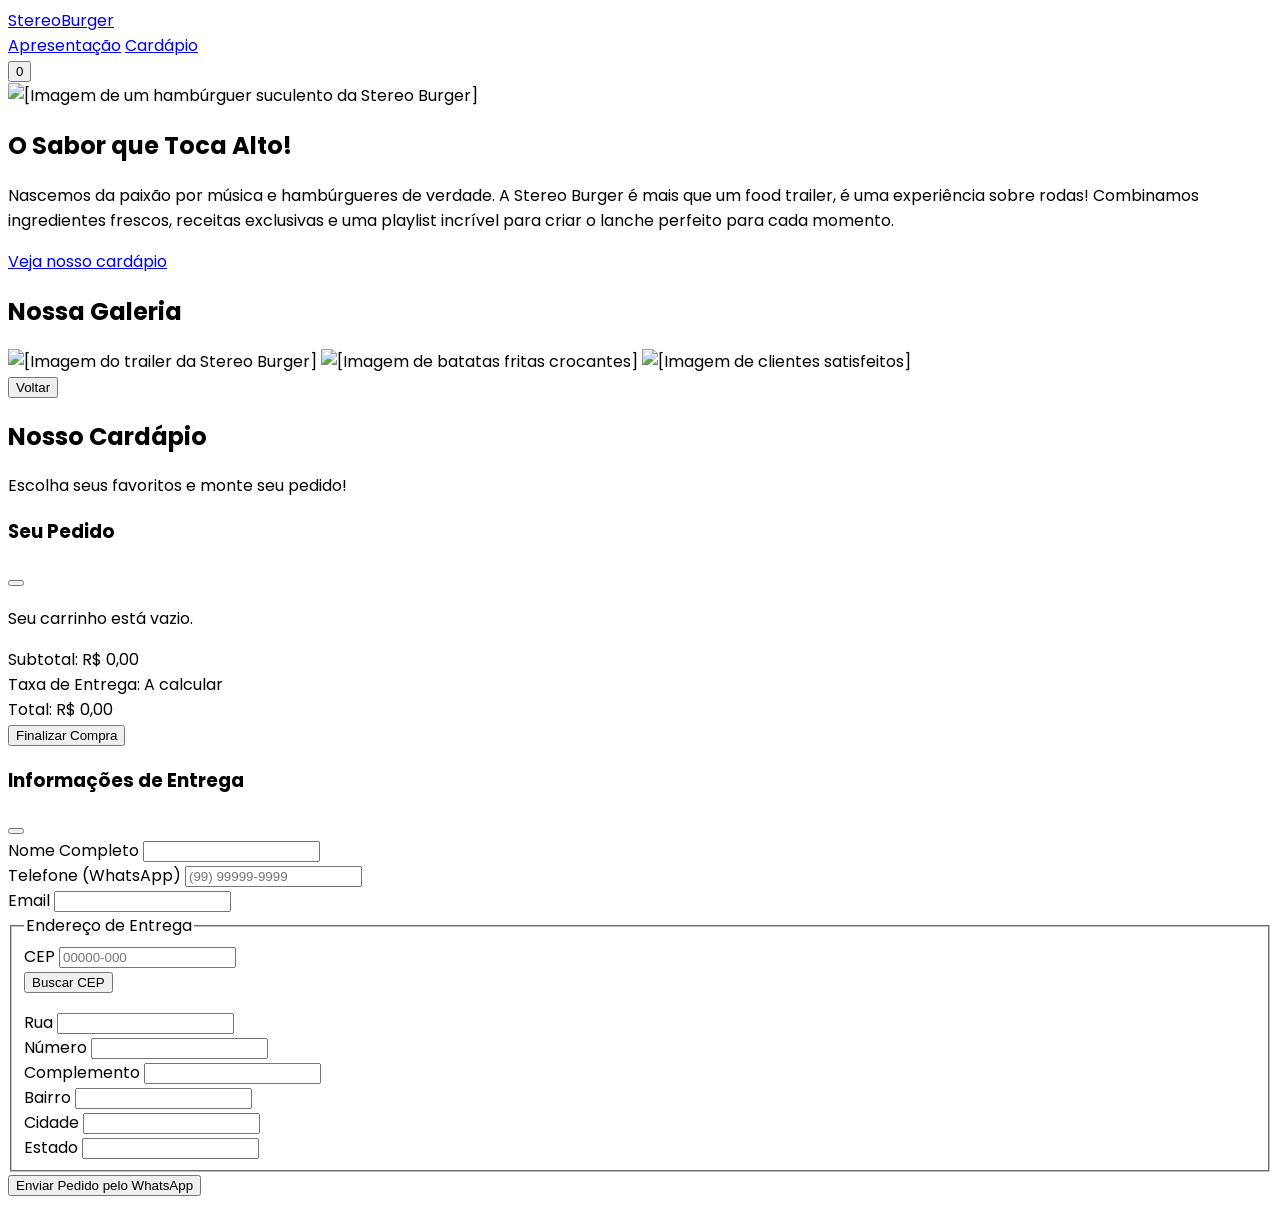
==== index.html @ 26124f3f "Update and rename stereo.html to index.html" ====
<!DOCTYPE html>
<html lang="pt-BR">
<head>
    <meta charset="UTF-8">
    <meta name="viewport" content="width=device-width, initial-scale=1.0">
    <title>Stereo Burger - O Sabor que Toca Alto!</title>
    <script src="https://cdn.tailwindcss.com"></script>
    <link rel="preconnect" href="https://fonts.googleapis.com">
    <link rel="preconnect" href="https://fonts.gstatic.com" crossorigin>
    <link href="https://fonts.googleapis.com/css2?family=Poppins:wght@400;600;700;900&display=swap" rel="stylesheet">
    <script src="https://unpkg.com/lucide@latest"></script>
    <style>
        body {
            font-family: 'Poppins', sans-serif;
        }
        /* Custom scrollbar for better aesthetics */
        ::-webkit-scrollbar {
            width: 8px;
        }
        ::-webkit-scrollbar-track {
            background: #f1f1f1;
        }
        ::-webkit-scrollbar-thumb {
            background: #dc2626;
            border-radius: 10px;
        }
        ::-webkit-scrollbar-thumb:hover {
            background: #b91c1c;
        }
    </style>
</head>
<body class="bg-gray-100">

    <!-- Header -->
    <header class="bg-white shadow-md sticky top-0 z-40">
        <nav class="container mx-auto px-6 py-3 flex justify-between items-center">
            <a href="#home" class="text-3xl font-bold text-red-600 nav-link">Stereo<span class="text-gray-800">Burger</span></a>
            <div class="hidden md:flex space-x-8 items-center">
                <a href="#home" class="text-gray-700 hover:text-red-600 transition duration-300 nav-link">Apresentação</a>
                <a href="#menu" class="text-gray-700 hover:text-red-600 transition duration-300 nav-link">Cardápio</a>
            </div>
            <button id="cart-button" class="relative">
                <i data-lucide="shopping-cart" class="text-gray-800"></i>
                <span id="cart-count" class="absolute -top-2 -right-2 bg-red-600 text-white text-xs w-5 h-5 rounded-full flex items-center justify-center">0</span>
            </button>
        </nav>
    </header>

    <main id="main-content">
        <!-- Home/Presentation Section -->
        <section id="page-home" class="container mx-auto px-6 py-8">
            <div class="bg-white rounded-lg shadow-xl overflow-hidden">
                <div class="md:flex">
                    <div class="md:w-1/2">
                        <img class="h-64 w-full object-cover md:h-full" src="https://placehold.co/800x600/dc2626/FFFFFF?text=Stereo+Burger" alt="[Imagem de um hambúrguer suculento da Stereo Burger]">
                    </div>
                    <div class="p-8 md:w-1/2 flex flex-col justify-center">
                        <h1 class="text-4xl font-black text-gray-800 mb-4">O Sabor que <span class="text-red-600">Toca Alto!</span></h1>
                        <p class="text-gray-600 mb-6">
                            Nascemos da paixão por música e hambúrgueres de verdade. A Stereo Burger é mais que um food trailer, é uma experiência sobre rodas! Combinamos ingredientes frescos, receitas exclusivas e uma playlist incrível para criar o lanche perfeito para cada momento.
                        </p>
                        <a href="#menu" class="bg-red-600 text-white font-bold py-3 px-6 rounded-lg hover:bg-red-700 transition duration-300 w-fit nav-link">Veja nosso cardápio</a>
                    </div>
                </div>
            </div>
            <div class="mt-12">
                <h2 class="text-3xl font-bold text-center text-gray-800 mb-8">Nossa Galeria</h2>
                <div class="grid grid-cols-1 sm:grid-cols-2 lg:grid-cols-3 gap-6">
                    <img src="https://placehold.co/600x400/1f2937/FFFFFF?text=Nosso+Trailer" alt="[Imagem do trailer da Stereo Burger]" class="rounded-lg shadow-lg">
                    <img src="https://placehold.co/600x400/f87171/FFFFFF?text=Batatas+Fritas" alt="[Imagem de batatas fritas crocantes]" class="rounded-lg shadow-lg">
                    <img src="https://placehold.co/600x400/4b5563/FFFFFF?text=Clientes+Felizes" alt="[Imagem de clientes satisfeitos]" class="rounded-lg shadow-lg">
                </div>
            </div>
        </section>

        <!-- Menu "Page" -->
        <section id="page-menu" class="hidden">
             <div class="container mx-auto px-6 py-8">
                <button id="back-to-home-btn" class="mb-6 bg-white text-gray-700 font-bold py-2 px-4 rounded-lg hover:bg-gray-200 transition duration-300 flex items-center space-x-2 shadow">
                    <i data-lucide="arrow-left" class="w-5 h-5"></i>
                    <span>Voltar</span>
                </button>
                <h2 class="text-4xl font-black text-center text-gray-800 mb-2">Nosso <span class="text-red-600">Cardápio</span></h2>
                <p class="text-center text-gray-500 mb-10">Escolha seus favoritos e monte seu pedido!</p>
                <div id="menu-grid" class="grid grid-cols-1 sm:grid-cols-2 md:grid-cols-3 xl:grid-cols-4 gap-6">
                    <!-- Menu items will be injected here by JavaScript -->
                </div>
             </div>
        </section>
    </main>
    
    <!-- Cart Sidebar -->
    <div id="cart-sidebar" class="fixed top-0 right-0 h-full w-full md:w-96 bg-white shadow-2xl transform translate-x-full transition-transform duration-300 ease-in-out z-50 flex flex-col">
        <div class="p-4 flex justify-between items-center border-b">
            <h3 class="text-xl font-bold text-gray-800">Seu Pedido</h3>
            <button id="close-cart-button"><i data-lucide="x" class="text-gray-600"></i></button>
        </div>
        <div id="cart-items-container" class="flex-grow p-4 overflow-y-auto">
            <!-- Cart items will be injected here -->
            <p id="empty-cart-message" class="text-gray-500 text-center mt-8">Seu carrinho está vazio.</p>
        </div>
        <div class="p-4 border-t bg-gray-50">
            <div class="space-y-2 mb-4 text-sm">
                <div class="flex justify-between">
                    <span>Subtotal:</span>
                    <span id="cart-subtotal">R$ 0,00</span>
                </div>
                <div class="flex justify-between">
                    <span>Taxa de Entrega:</span>
                    <span id="cart-delivery-fee">A calcular</span>
                </div>
                <div class="flex justify-between font-bold text-lg">
                    <span>Total:</span>
                    <span id="cart-total">R$ 0,00</span>
                </div>
            </div>
            <button id="checkout-button" class="w-full bg-red-600 text-white font-bold py-3 rounded-lg hover:bg-red-700 transition duration-300 disabled:bg-gray-400 disabled:cursor-not-allowed">
                Finalizar Compra
            </button>
        </div>
    </div>

    <!-- Checkout Modal -->
    <div id="checkout-modal" class="fixed inset-0 bg-black bg-opacity-50 z-50 hidden items-center justify-center p-4">
        <div class="bg-white rounded-lg shadow-xl w-full max-w-lg max-h-[90vh] flex flex-col">
             <div class="p-4 flex justify-between items-center border-b">
                <h3 class="text-xl font-bold text-gray-800">Informações de Entrega</h3>
                <button id="close-modal-button"><i data-lucide="x" class="text-gray-600"></i></button>
            </div>
            <div class="p-6 overflow-y-auto">
                <form id="checkout-form" class="space-y-4">
                    <div>
                        <label for="name" class="block text-sm font-medium text-gray-700">Nome Completo</label>
                        <input type="text" id="name" name="name" required class="mt-1 block w-full border-gray-300 rounded-md shadow-sm focus:ring-red-500 focus:border-red-500">
                    </div>
                     <div>
                        <label for="phone" class="block text-sm font-medium text-gray-700">Telefone (WhatsApp)</label>
                        <input type="tel" id="phone" name="phone" required placeholder="(99) 99999-9999" class="mt-1 block w-full border-gray-300 rounded-md shadow-sm focus:ring-red-500 focus:border-red-500">
                    </div>
                     <div>
                        <label for="email" class="block text-sm font-medium text-gray-700">Email</label>
                        <input type="email" id="email" name="email" class="mt-1 block w-full border-gray-300 rounded-md shadow-sm focus:ring-red-500 focus:border-red-500">
                    </div>

                    <fieldset class="pt-4 border-t">
                        <legend class="text-lg font-semibold text-gray-800 mb-2">Endereço de Entrega</legend>
                        <div class="grid grid-cols-3 gap-4">
                             <div class="col-span-3 sm:col-span-1">
                                <label for="cep" class="block text-sm font-medium text-gray-700">CEP</label>
                                <input type="text" id="cep" name="cep" required placeholder="00000-000" class="mt-1 block w-full border-gray-300 rounded-md shadow-sm focus:ring-red-500 focus:border-red-500">
                             </div>
                            <div class="col-span-2 sm:col-span-2 flex items-end">
                                <button type="button" id="search-cep-button" class="w-full bg-gray-800 text-white font-bold py-2 px-4 rounded-lg hover:bg-gray-900 transition duration-300">Buscar CEP</button>
                            </div>
                        </div>
                        <p id="cep-status" class="text-sm mt-1 h-4"></p>
                        
                        <div class="mt-2">
                             <label for="street" class="block text-sm font-medium text-gray-700">Rua</label>
                             <input type="text" id="street" name="street" required class="mt-1 block w-full border-gray-300 rounded-md shadow-sm focus:ring-red-500 focus:border-red-500 bg-gray-100" readonly>
                        </div>
                        <div class="grid grid-cols-2 gap-4 mt-4">
                             <div>
                                <label for="number" class="block text-sm font-medium text-gray-700">Número</label>
                                <input type="text" id="number" name="number" required class="mt-1 block w-full border-gray-300 rounded-md shadow-sm focus:ring-red-500 focus:border-red-500">
                             </div>
                             <div>
                                <label for="complement" class="block text-sm font-medium text-gray-700">Complemento</label>
                                <input type="text" id="complement" name="complement" class="mt-1 block w-full border-gray-300 rounded-md shadow-sm focus:ring-red-500 focus:border-red-500">
                             </div>
                        </div>
                         <div class="mt-4">
                             <label for="neighborhood" class="block text-sm font-medium text-gray-700">Bairro</label>
                             <input type="text" id="neighborhood" name="neighborhood" required class="mt-1 block w-full border-gray-300 rounded-md shadow-sm focus:ring-red-500 focus:border-red-500 bg-gray-100" readonly>
                        </div>
                        <div class="grid grid-cols-3 gap-4 mt-4">
                             <div class="col-span-2">
                                <label for="city" class="block text-sm font-medium text-gray-700">Cidade</label>
                                <input type="text" id="city" name="city" required class="mt-1 block w-full border-gray-300 rounded-md shadow-sm focus:ring-red-500 focus:border-red-500 bg-gray-100" readonly>
                             </div>
                             <div>
                                <label for="state" class="block text-sm font-medium text-gray-700">Estado</label>
                                <input type="text" id="state" name="state" required class="mt-1 block w-full border-gray-300 rounded-md shadow-sm focus:ring-red-500 focus:border-red-500 bg-gray-100" readonly>
                             </div>
                        </div>
                    </fieldset>
                </form>
            </div>
            <div class="p-4 border-t bg-gray-50">
                 <button type="submit" form="checkout-form" class="w-full bg-green-500 text-white font-bold py-3 px-4 rounded-lg hover:bg-green-600 transition duration-300 flex items-center justify-center space-x-2">
                    <i data-lucide="send"></i>
                    <span>Enviar Pedido pelo WhatsApp</span>
                </button>
            </div>
        </div>
    </div>


    <script>
        document.addEventListener('DOMContentLoaded', () => {
            lucide.createIcons();

            const STEREO_BURGER_WHATSAPP_NUMBER = "5511999999999"; // SUBSTITUA PELO NÚMERO DA HAMBURGUERIA

            const menuItems = [
                { id: 1, name: 'Classic Rock', description: 'Pão brioche, burger 150g, cheddar, alface, tomate, molho especial.', price: 25.00, image: 'https://placehold.co/400x300/dc2626/FFFFFF?text=Classic+Rock' },
                { id: 2, name: 'Pop Hits Bacon', description: 'Pão australiano, burger 150g, queijo prato, bacon, maionese de alho.', price: 28.50, image: 'https://placehold.co/400x300/ef4444/FFFFFF?text=Pop+Hits+Bacon' },
                { id: 3, name: 'Indie Burger', description: 'Pão de batata, burger vegetariano, muçarela, rúcula, tomate seco.', price: 27.00, image: 'https://placehold.co/400x300/f87171/FFFFFF?text=Indie+Burger' },
                { id: 4, name: 'Heavy Metal Double', description: 'Pão brioche, 2x burgers 150g, duplo cheddar, picles, cebola roxa.', price: 35.00, image: 'https://placehold.co/400x300/b91c1c/FFFFFF?text=Heavy+Metal' },
                { id: 5, name: 'Batata Frita Solo', description: 'Porção individual de batatas fritas crocantes com páprica.', price: 12.00, image: 'https://placehold.co/400x300/fb923c/FFFFFF?text=Batata+Solo' },
                { id: 6, name: 'Refri em Lata', description: 'Coca-Cola, Guaraná Antarctica ou Soda Limonada.', price: 6.00, image: 'https://placehold.co/400x300/6b7280/FFFFFF?text=Refri' }
            ];

            let cart = [];
            let deliveryFee = 0;

            // Page elements
            const pageHome = document.getElementById('page-home');
            const pageMenu = document.getElementById('page-menu');
            const backToHomeBtn = document.getElementById('back-to-home-btn');
            const navLinks = document.querySelectorAll('.nav-link');

            // Menu elements
            const menuGrid = document.getElementById('menu-grid');

            // Cart elements
            const cartButton = document.getElementById('cart-button');
            const closeCartButton = document.getElementById('close-cart-button');
            const cartSidebar = document.getElementById('cart-sidebar');
            const cartCount = document.getElementById('cart-count');
            const cartItemsContainer = document.getElementById('cart-items-container');
            const emptyCartMessage = document.getElementById('empty-cart-message');
            const cartSubtotalEl = document.getElementById('cart-subtotal');
            const cartDeliveryFeeEl = document.getElementById('cart-delivery-fee');
            const cartTotalEl = document.getElementById('cart-total');
            
            // Checkout elements
            const checkoutButton = document.getElementById('checkout-button');
            const checkoutModal = document.getElementById('checkout-modal');
            const closeModalButton = document.getElementById('close-modal-button');
            const searchCepButton = document.getElementById('search-cep-button');
            const checkoutForm = document.getElementById('checkout-form');

            // --- Page Navigation ---
            function showPage(pageName) {
                if (pageName === 'menu') {
                    pageHome.classList.add('hidden');
                    pageMenu.classList.remove('hidden');
                    window.scrollTo(0, 0);
                } else {
                    pageMenu.classList.add('hidden');
                    pageHome.classList.remove('hidden');
                }
            }

            // --- Menu Rendering ---
            function renderMenu() {
                menuGrid.innerHTML = '';
                menuItems.forEach(item => {
                    const card = document.createElement('div');
                    card.className = 'bg-white rounded-lg shadow-lg overflow-hidden flex flex-col';
                    card.innerHTML = `
                        <img src="${item.image}" alt="${item.name}" class="w-full h-40 object-cover">
                        <div class="p-3 flex-grow flex flex-col">
                            <h3 class="text-lg font-bold text-gray-800">${item.name}</h3>
                            <p class="text-gray-600 text-xs mt-1 flex-grow">${item.description}</p>
                            <p class="text-xl font-black text-red-600 mt-3">R$ ${item.price.toFixed(2).replace('.', ',')}</p>
                        </div>
                        <div class="p-3 bg-gray-50">
                             <textarea id="obs-${item.id}" class="w-full border-gray-300 rounded-md shadow-sm text-xs p-2 mb-2" rows="2" placeholder="Alguma observação?"></textarea>
                             <button data-item-id="${item.id}" class="add-to-cart-btn w-full bg-gray-800 text-white font-bold py-2 px-4 rounded-lg hover:bg-gray-900 transition duration-300 text-sm">
                                Adicionar
                            </button>
                        </div>
                    `;
                    menuGrid.appendChild(card);
                });
            }

            // --- Cart Logic ---
            function addToCart(itemId, observation) {
                const item = menuItems.find(i => i.id === itemId);
                const existingItemIndex = cart.findIndex(cartItem => cartItem.id === itemId && cartItem.observation === observation);

                if (existingItemIndex > -1) {
                    cart[existingItemIndex].quantity++;
                } else {
                    cart.push({ ...item, quantity: 1, observation, cartItemId: Date.now() });
                }
                updateCart();
                openCartSidebar();
            }
            
            function updateCartItemQuantity(cartItemId, change) {
                const itemIndex = cart.findIndex(i => i.cartItemId === cartItemId);
                if (itemIndex > -1) {
                    cart[itemIndex].quantity += change;
                    if (cart[itemIndex].quantity <= 0) {
                        cart.splice(itemIndex, 1);
                    }
                }
                updateCart();
            }

            function renderCart() {
                cartItemsContainer.innerHTML = '';
                if (cart.length === 0) {
                    cartItemsContainer.appendChild(emptyCartMessage);
                    emptyCartMessage.classList.remove('hidden');
                    return;
                }
                
                emptyCartMessage.classList.add('hidden');
                
                cart.forEach(item => {
                    const cartItemEl = document.createElement('div');
                    cartItemEl.className = 'flex items-start justify-between py-4 border-b last:border-b-0';
                    cartItemEl.innerHTML = `
                        <div class="flex-grow pr-4">
                            <p class="font-bold text-gray-800">${item.name}</p>
                            ${item.observation ? `<p class="text-xs text-gray-500 italic">OBS: ${item.observation}</p>` : ''}
                            <p class="text-red-600 font-semibold mt-1">R$ ${item.price.toFixed(2).replace('.', ',')}</p>
                        </div>
                        <div class="flex items-center space-x-2">
                             <button class="quantity-change-btn p-1 rounded-full bg-gray-200 hover:bg-gray-300" data-cart-item-id="${item.cartItemId}" data-change="-1"><i data-lucide="minus" class="w-4 h-4"></i></button>
                             <span class="font-bold w-6 text-center">${item.quantity}</span>
                            <button class="quantity-change-btn p-1 rounded-full bg-gray-200 hover:bg-gray-300" data-cart-item-id="${item.cartItemId}" data-change="1"><i data-lucide="plus" class="w-4 h-4"></i></button>
                        </div>
                    `;
                    cartItemsContainer.appendChild(cartItemEl);
                });
                lucide.createIcons();
            }

            function updateCart() {
                renderCart();
                const totalItems = cart.reduce((sum, item) => sum + item.quantity, 0);
                cartCount.textContent = totalItems;
                
                const subtotal = cart.reduce((sum, item) => sum + (item.price * item.quantity), 0);
                const total = subtotal + deliveryFee;

                cartSubtotalEl.textContent = `R$ ${subtotal.toFixed(2).replace('.', ',')}`;
                if(deliveryFee > 0) {
                    cartDeliveryFeeEl.textContent = `R$ ${deliveryFee.toFixed(2).replace('.', ',')}`;
                } else if(document.getElementById('neighborhood').value) {
                     cartDeliveryFeeEl.textContent = 'Grátis';
                } else {
                     cartDeliveryFeeEl.textContent = 'A calcular';
                }
                cartTotalEl.textContent = `R$ ${total.toFixed(2).replace('.', ',')}`;

                checkoutButton.disabled = cart.length === 0;
            }
            
            function openCartSidebar() {
                cartSidebar.classList.remove('translate-x-full');
            }
            
            function closeCartSidebar() {
                cartSidebar.classList.add('translate-x-full');
            }
            
            // --- CEP & Delivery Fee ---
            async function fetchAddress(cep) {
                const cepStatus = document.getElementById('cep-status');
                try {
                    cepStatus.textContent = 'Buscando...';
                    cepStatus.classList.remove('text-red-500');
                    cepStatus.classList.add('text-gray-500');

                    const response = await fetch(`https://viacep.com.br/ws/${cep}/json/`);
                    if (!response.ok) throw new Error('CEP não encontrado.');
                    
                    const data = await response.json();
                    if(data.erro) throw new Error('CEP inválido.');

                    document.getElementById('street').value = data.logradouro;
                    document.getElementById('neighborhood').value = data.bairro;
                    document.getElementById('city').value = data.localidade;
                    document.getElementById('state').value = data.uf;
                    cepStatus.textContent = 'Endereço encontrado!';
                    cepStatus.classList.remove('text-gray-500');
                    cepStatus.classList.add('text-green-600');
                    
                    calculateDeliveryFee(data.bairro);
                    updateCart();

                } catch(error) {
                    cepStatus.textContent = error.message;
                    cepStatus.classList.remove('text-green-600');
                    cepStatus.classList.add('text-red-500');
                    clearAddressFields();
                    deliveryFee = 0;
                    updateCart();
                }
            }

            function clearAddressFields() {
                ['street', 'neighborhood', 'city', 'state'].forEach(id => document.getElementById(id).value = '');
            }

            // SIMULAÇÃO DE CÁLCULO DE FRETE POR BAIRRO
            function calculateDeliveryFee(neighborhood) {
                const feeMap = {
                    'centro': 5.00,
                    'jardins': 7.00,
                    'vila madalena': 8.00,
                    'pinheiros': 7.50
                };
                const normalizedNeighborhood = neighborhood.toLowerCase().trim();
                deliveryFee = feeMap[normalizedNeighborhood] || 10.00; // Taxa padrão para outros bairros
            }
            
            // --- Modal Logic ---
            function openCheckoutModal() {
                 checkoutModal.classList.remove('hidden');
                 checkoutModal.classList.add('flex');
            }

            function closeCheckoutModal() {
                checkoutModal.classList.add('hidden');
                checkoutModal.classList.remove('flex');
            }

            // --- WhatsApp Message ---
            function generateWhatsAppMessage() {
                const name = document.getElementById('name').value;
                const phone = document.getElementById('phone').value;
                const street = document.getElementById('street').value;
                const number = document.getElementById('number').value;
                const complement = document.getElementById('complement').value;
                const neighborhood = document.getElementById('neighborhood').value;
                const city = document.getElementById('city').value;

                let message = `*Olá, Stereo Burger!* 🍔🎶\n\n`;
                message += `Gostaria de fazer o seguinte pedido:\n\n`;
                
                cart.forEach(item => {
                    message += `*${item.quantity}x ${item.name}*\n`;
                    if (item.observation) {
                        message += `  _OBS: ${item.observation}_\n`;
                    }
                });

                message += `\n------------------------\n`;
                message += `*Subtotal:* R$ ${cartSubtotalEl.textContent.replace('R$ ', '')}\n`;
                message += `*Taxa de Entrega:* R$ ${cartDeliveryFeeEl.textContent.replace('R$ ', '')}\n`;
                message += `*TOTAL:* *R$ ${cartTotalEl.textContent.replace('R$ ', '')}*\n`;
                message += `------------------------\n\n`;

                message += `*Dados para Entrega:*\n`;
                message += `*Nome:* ${name}\n`;
                message += `*Telefone:* ${phone}\n`;
                message += `*Endereço:* ${street}, Nº ${number}${complement ? ' - ' + complement : ''}, ${neighborhood} - ${city}\n\n`;
                message += `Aguardando a confirmação do meu pedido! Obrigado!`;
                
                return encodeURIComponent(message);
            }

            // --- Event Listeners ---
            navLinks.forEach(link => {
                link.addEventListener('click', (e) => {
                    e.preventDefault();
                    const pageName = new URL(link.href).hash.substring(1);
                    showPage(pageName);
                });
            });

            backToHomeBtn.addEventListener('click', () => showPage('home'));

            menuGrid.addEventListener('click', e => {
                const button = e.target.closest('.add-to-cart-btn');
                if(button) {
                    const itemId = parseInt(button.dataset.itemId);
                    const observation = document.getElementById(`obs-${itemId}`).value;
                    addToCart(itemId, observation);
                }
            });
            
            cartButton.addEventListener('click', openCartSidebar);
            closeCartButton.addEventListener('click', closeCartSidebar);
            
            checkoutButton.addEventListener('click', () => {
                if (cart.length > 0) {
                    closeCartSidebar();
                    openCheckoutModal();
                }
            });

            closeModalButton.addEventListener('click', closeCheckoutModal);

            cartItemsContainer.addEventListener('click', e => {
                const button = e.target.closest('.quantity-change-btn');
                if (button) {
                    const cartItemId = parseInt(button.dataset.cartItemId);
                    const change = parseInt(button.dataset.change);
                    updateCartItemQuantity(cartItemId, change);
                }
            });

            searchCepButton.addEventListener('click', () => {
                const cepInput = document.getElementById('cep');
                const cep = cepInput.value.replace(/\D/g, ''); // Remove non-digit chars
                if (cep.length === 8) {
                    fetchAddress(cep);
                } else {
                    document.getElementById('cep-status').textContent = 'Por favor, insira um CEP válido.';
                    document.getElementById('cep-status').classList.add('text-red-500');
                }
            });

            checkoutForm.addEventListener('submit', e => {
                e.preventDefault();
                const message = generateWhatsAppMessage();
                const whatsappUrl = `https://api.whatsapp.com/send?phone=${STEREO_BURGER_WHATSAPP_NUMBER}&text=${message}`;
                window.open(whatsappUrl, '_blank');
                
                // Optional: clear cart and close modal after sending
                cart = [];
                deliveryFee = 0;
                updateCart();
                closeCheckoutModal();
            });

            // --- Initial Load ---
            renderMenu();
            updateCart();
        });
    </script>
</body>
</html>
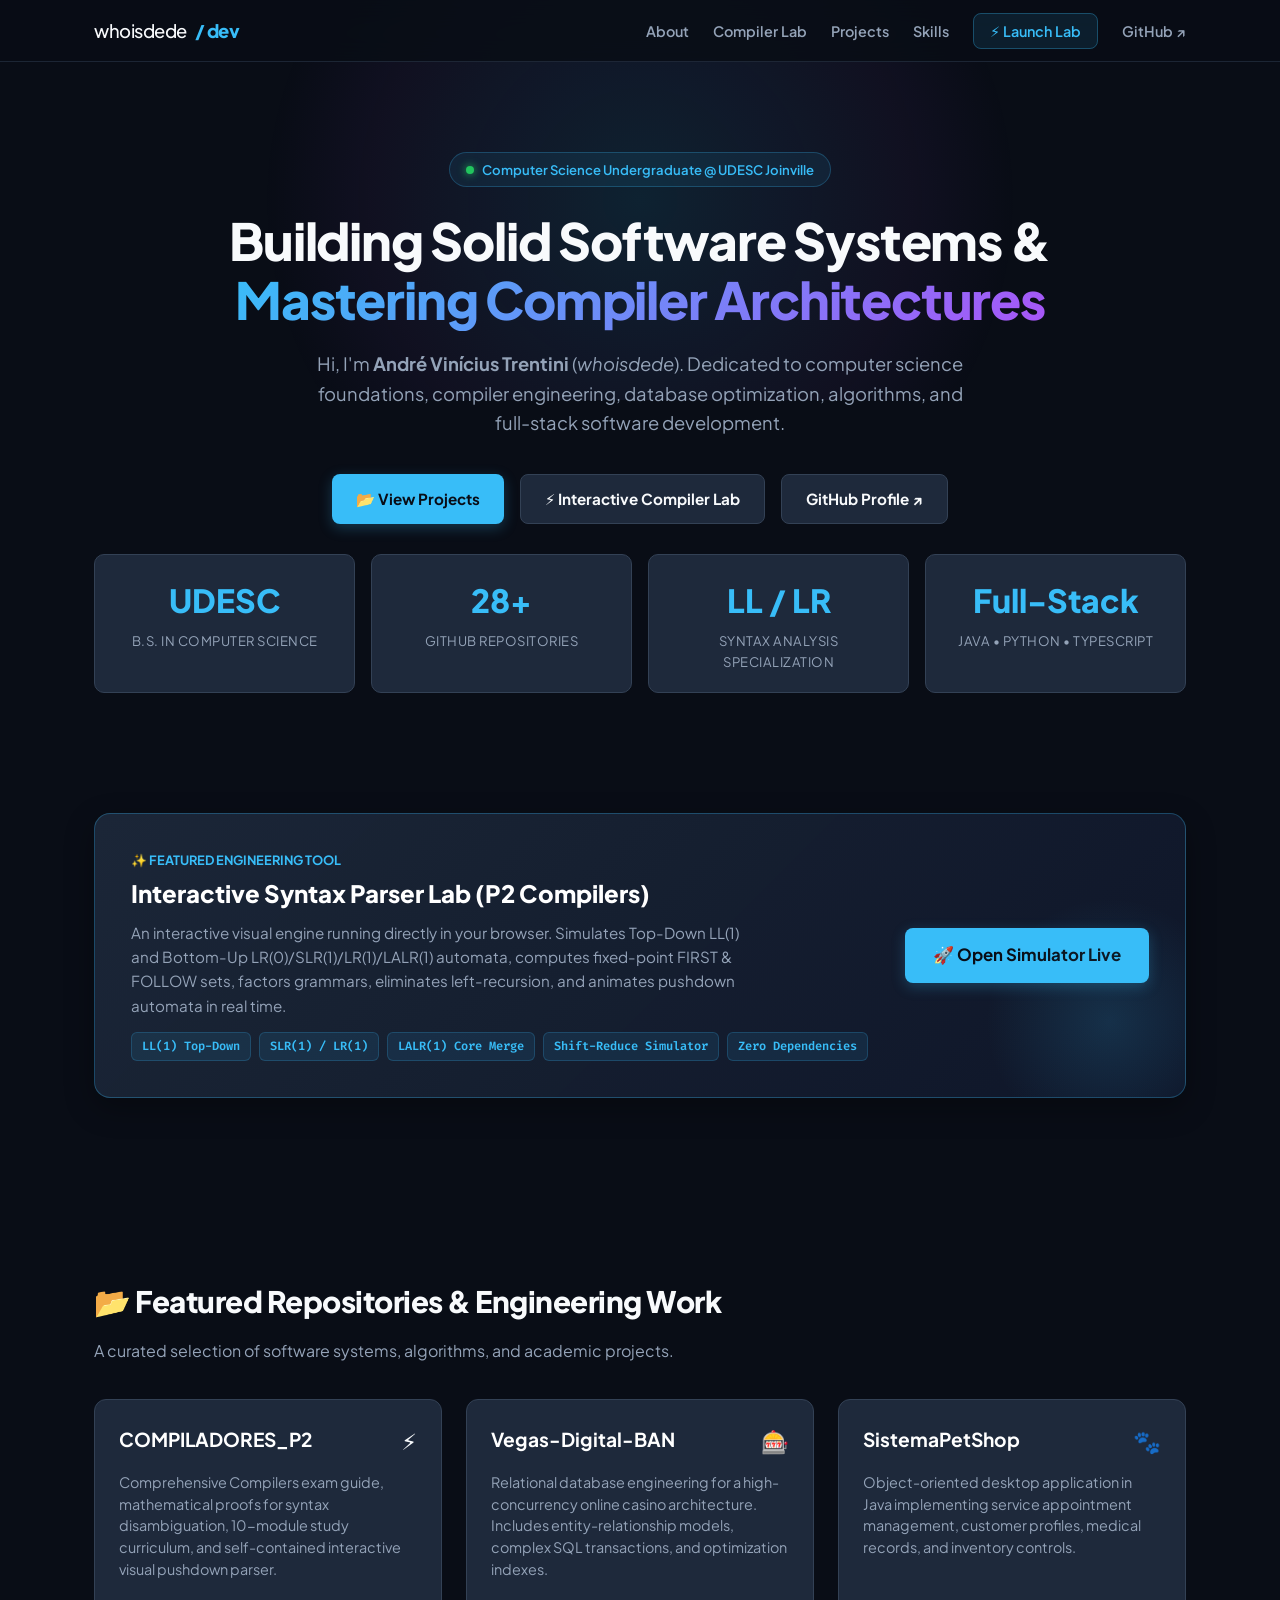
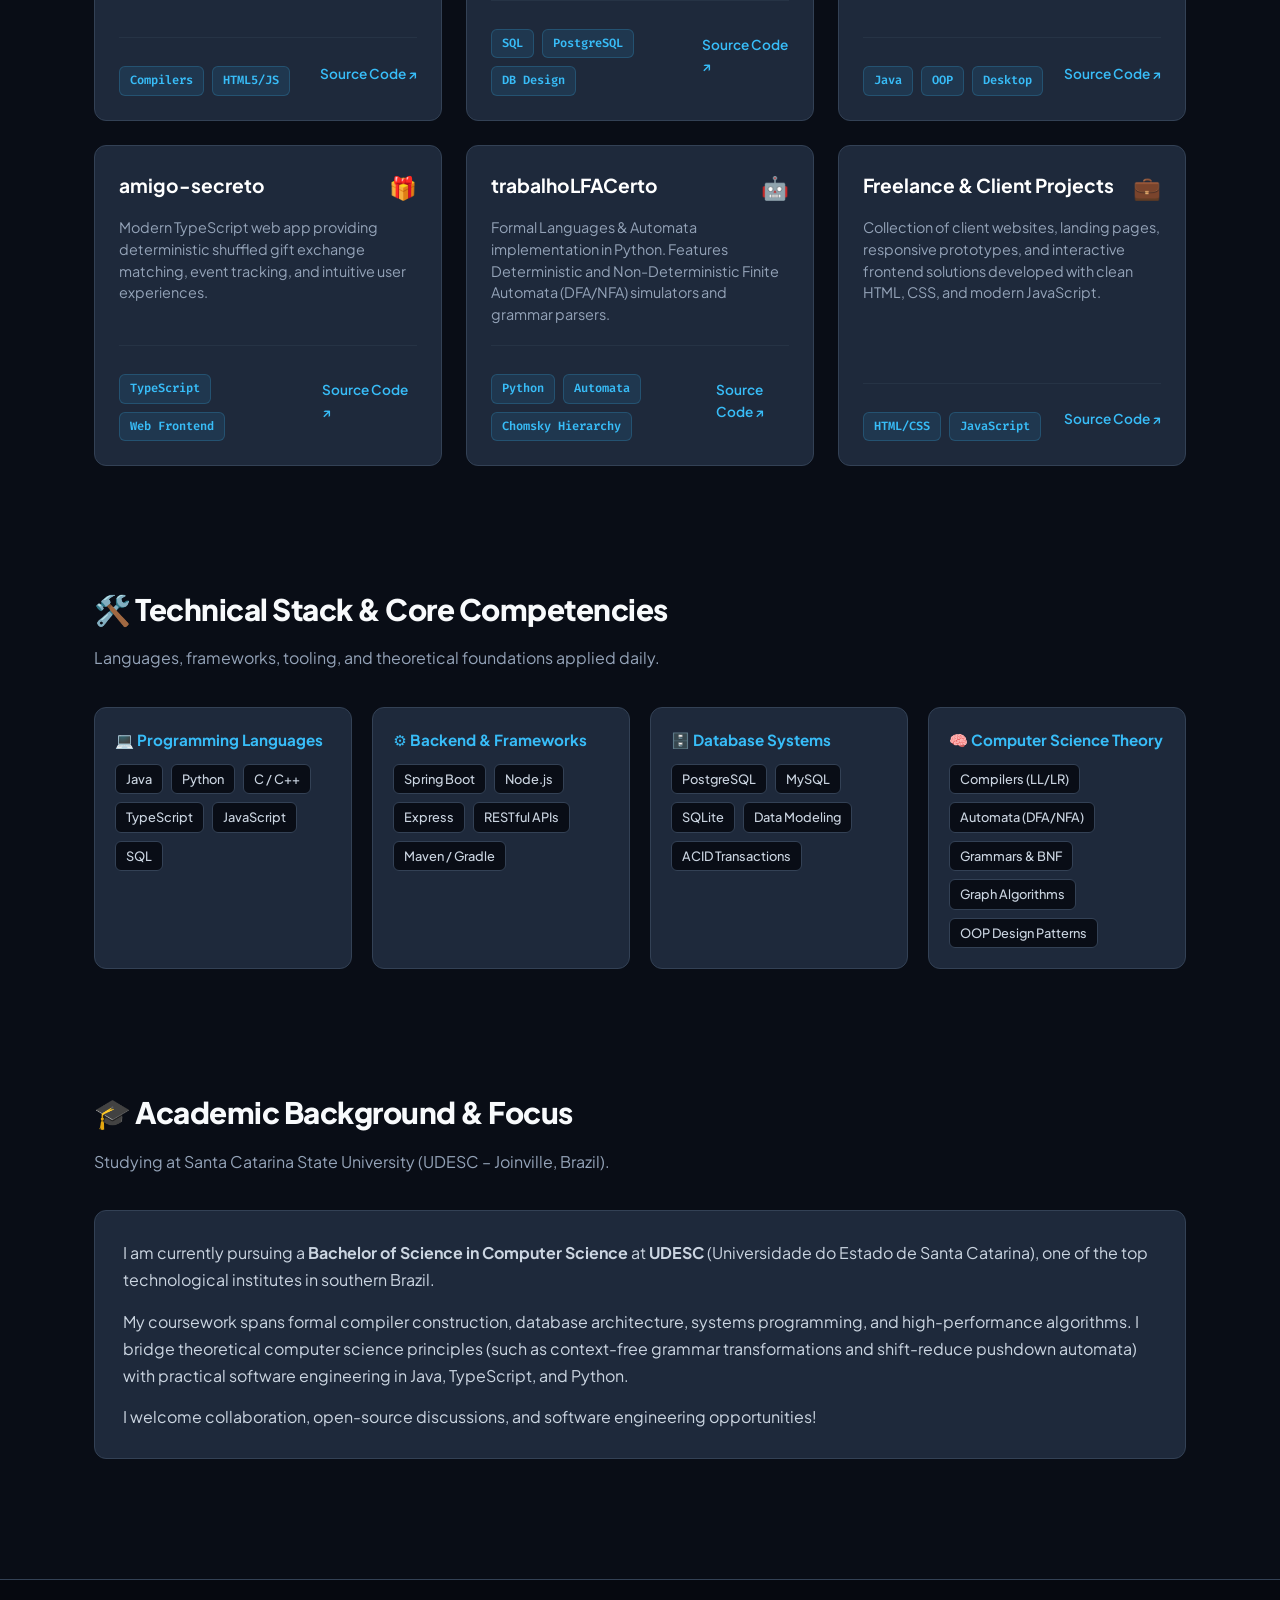
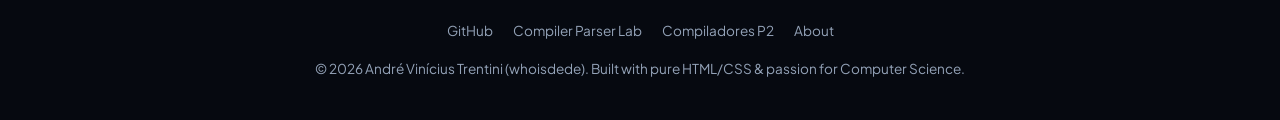
==== commit 678a8995: "feat: Redesign personal portfolio in English and add live Compiler Lab showcase" ====
--- a/index.html
+++ b/index.html
@@ -1,533 +1,680 @@
-<!DOCTYPE html>
-<html lang="pt-BR">
-<head>
-    <meta charset="UTF-8">
-    <meta name="viewport" content="width=device-width, initial-scale=1.0">
-    <title>Stereo Burger - O Sabor que Toca Alto!</title>
-    <script src="https://cdn.tailwindcss.com"></script>
-    <link rel="preconnect" href="https://fonts.googleapis.com">
-    <link rel="preconnect" href="https://fonts.gstatic.com" crossorigin>
-    <link href="https://fonts.googleapis.com/css2?family=Poppins:wght@400;600;700;900&display=swap" rel="stylesheet">
-    <script src="https://unpkg.com/lucide@latest"></script>
-    <style>
-        body {
-            font-family: 'Poppins', sans-serif;
-        }
-        /* Custom scrollbar for better aesthetics */
-        ::-webkit-scrollbar {
-            width: 8px;
-        }
-        ::-webkit-scrollbar-track {
-            background: #f1f1f1;
-        }
-        ::-webkit-scrollbar-thumb {
-            background: #dc2626;
-            border-radius: 10px;
-        }
-        ::-webkit-scrollbar-thumb:hover {
-            background: #b91c1c;
-        }
-    </style>
-</head>
-<body class="bg-gray-100">
-
-    <!-- Header -->
-    <header class="bg-white shadow-md sticky top-0 z-40">
-        <nav class="container mx-auto px-6 py-3 flex justify-between items-center">
-            <a href="#home" class="text-3xl font-bold text-red-600 nav-link">Stereo<span class="text-gray-800">Burger</span></a>
-            <div class="hidden md:flex space-x-8 items-center">
-                <a href="#home" class="text-gray-700 hover:text-red-600 transition duration-300 nav-link">Apresentação</a>
-                <a href="#menu" class="text-gray-700 hover:text-red-600 transition duration-300 nav-link">Cardápio</a>
-            </div>
-            <button id="cart-button" class="relative">
-                <i data-lucide="shopping-cart" class="text-gray-800"></i>
-                <span id="cart-count" class="absolute -top-2 -right-2 bg-red-600 text-white text-xs w-5 h-5 rounded-full flex items-center justify-center">0</span>
-            </button>
-        </nav>
-    </header>
-
-    <main id="main-content">
-        <!-- Home/Presentation Section -->
-        <section id="page-home" class="container mx-auto px-6 py-8">
-            <div class="bg-white rounded-lg shadow-xl overflow-hidden">
-                <div class="md:flex">
-                    <div class="md:w-1/2">
-                        <img class="h-64 w-full object-cover md:h-full" src="https://placehold.co/800x600/dc2626/FFFFFF?text=Stereo+Burger" alt="[Imagem de um hambúrguer suculento da Stereo Burger]">
-                    </div>
-                    <div class="p-8 md:w-1/2 flex flex-col justify-center">
-                        <h1 class="text-4xl font-black text-gray-800 mb-4">O Sabor que <span class="text-red-600">Toca Alto!</span></h1>
-                        <p class="text-gray-600 mb-6">
-                            Nascemos da paixão por música e hambúrgueres de verdade. A Stereo Burger é mais que um food trailer, é uma experiência sobre rodas! Combinamos ingredientes frescos, receitas exclusivas e uma playlist incrível para criar o lanche perfeito para cada momento.
-                        </p>
-                        <a href="#menu" class="bg-red-600 text-white font-bold py-3 px-6 rounded-lg hover:bg-red-700 transition duration-300 w-fit nav-link">Veja nosso cardápio</a>
-                    </div>
-                </div>
-            </div>
-            <div class="mt-12">
-                <h2 class="text-3xl font-bold text-center text-gray-800 mb-8">Nossa Galeria</h2>
-                <div class="grid grid-cols-1 sm:grid-cols-2 lg:grid-cols-3 gap-6">
-                    <img src="https://placehold.co/600x400/1f2937/FFFFFF?text=Nosso+Trailer" alt="[Imagem do trailer da Stereo Burger]" class="rounded-lg shadow-lg">
-                    <img src="https://placehold.co/600x400/f87171/FFFFFF?text=Batatas+Fritas" alt="[Imagem de batatas fritas crocantes]" class="rounded-lg shadow-lg">
-                    <img src="https://placehold.co/600x400/4b5563/FFFFFF?text=Clientes+Felizes" alt="[Imagem de clientes satisfeitos]" class="rounded-lg shadow-lg">
-                </div>
-            </div>
-        </section>
-
-        <!-- Menu "Page" -->
-        <section id="page-menu" class="hidden">
-             <div class="container mx-auto px-6 py-8">
-                <button id="back-to-home-btn" class="mb-6 bg-white text-gray-700 font-bold py-2 px-4 rounded-lg hover:bg-gray-200 transition duration-300 flex items-center space-x-2 shadow">
-                    <i data-lucide="arrow-left" class="w-5 h-5"></i>
-                    <span>Voltar</span>
-                </button>
-                <h2 class="text-4xl font-black text-center text-gray-800 mb-2">Nosso <span class="text-red-600">Cardápio</span></h2>
-                <p class="text-center text-gray-500 mb-10">Escolha seus favoritos e monte seu pedido!</p>
-                <div id="menu-grid" class="grid grid-cols-1 sm:grid-cols-2 md:grid-cols-3 xl:grid-cols-4 gap-6">
-                    <!-- Menu items will be injected here by JavaScript -->
-                </div>
-             </div>
-        </section>
-    </main>
-    
-    <!-- Cart Sidebar -->
-    <div id="cart-sidebar" class="fixed top-0 right-0 h-full w-full md:w-96 bg-white shadow-2xl transform translate-x-full transition-transform duration-300 ease-in-out z-50 flex flex-col">
-        <div class="p-4 flex justify-between items-center border-b">
-            <h3 class="text-xl font-bold text-gray-800">Seu Pedido</h3>
-            <button id="close-cart-button"><i data-lucide="x" class="text-gray-600"></i></button>
-        </div>
-        <div id="cart-items-container" class="flex-grow p-4 overflow-y-auto">
-            <!-- Cart items will be injected here -->
-            <p id="empty-cart-message" class="text-gray-500 text-center mt-8">Seu carrinho está vazio.</p>
-        </div>
-        <div class="p-4 border-t bg-gray-50">
-            <div class="space-y-2 mb-4 text-sm">
-                <div class="flex justify-between">
-                    <span>Subtotal:</span>
-                    <span id="cart-subtotal">R$ 0,00</span>
-                </div>
-                <div class="flex justify-between">
-                    <span>Taxa de Entrega:</span>
-                    <span id="cart-delivery-fee">A calcular</span>
-                </div>
-                <div class="flex justify-between font-bold text-lg">
-                    <span>Total:</span>
-                    <span id="cart-total">R$ 0,00</span>
-                </div>
-            </div>
-            <button id="checkout-button" class="w-full bg-red-600 text-white font-bold py-3 rounded-lg hover:bg-red-700 transition duration-300 disabled:bg-gray-400 disabled:cursor-not-allowed">
-                Finalizar Compra
-            </button>
-        </div>
-    </div>
-
-    <!-- Checkout Modal -->
-    <div id="checkout-modal" class="fixed inset-0 bg-black bg-opacity-50 z-50 hidden items-center justify-center p-4">
-        <div class="bg-white rounded-lg shadow-xl w-full max-w-lg max-h-[90vh] flex flex-col">
-             <div class="p-4 flex justify-between items-center border-b">
-                <h3 class="text-xl font-bold text-gray-800">Informações de Entrega</h3>
-                <button id="close-modal-button"><i data-lucide="x" class="text-gray-600"></i></button>
-            </div>
-            <div class="p-6 overflow-y-auto">
-                <form id="checkout-form" class="space-y-4">
-                    <div>
-                        <label for="name" class="block text-sm font-medium text-gray-700">Nome Completo</label>
-                        <input type="text" id="name" name="name" required class="mt-1 block w-full border-gray-300 rounded-md shadow-sm focus:ring-red-500 focus:border-red-500">
-                    </div>
-                     <div>
-                        <label for="phone" class="block text-sm font-medium text-gray-700">Telefone (WhatsApp)</label>
-                        <input type="tel" id="phone" name="phone" required placeholder="(99) 99999-9999" class="mt-1 block w-full border-gray-300 rounded-md shadow-sm focus:ring-red-500 focus:border-red-500">
-                    </div>
-                     <div>
-                        <label for="email" class="block text-sm font-medium text-gray-700">Email</label>
-                        <input type="email" id="email" name="email" class="mt-1 block w-full border-gray-300 rounded-md shadow-sm focus:ring-red-500 focus:border-red-500">
-                    </div>
-
-                    <fieldset class="pt-4 border-t">
-                        <legend class="text-lg font-semibold text-gray-800 mb-2">Endereço de Entrega</legend>
-                        <div class="grid grid-cols-3 gap-4">
-                             <div class="col-span-3 sm:col-span-1">
-                                <label for="cep" class="block text-sm font-medium text-gray-700">CEP</label>
-                                <input type="text" id="cep" name="cep" required placeholder="00000-000" class="mt-1 block w-full border-gray-300 rounded-md shadow-sm focus:ring-red-500 focus:border-red-500">
-                             </div>
-                            <div class="col-span-2 sm:col-span-2 flex items-end">
-                                <button type="button" id="search-cep-button" class="w-full bg-gray-800 text-white font-bold py-2 px-4 rounded-lg hover:bg-gray-900 transition duration-300">Buscar CEP</button>
-                            </div>
-                        </div>
-                        <p id="cep-status" class="text-sm mt-1 h-4"></p>
-                        
-                        <div class="mt-2">
-                             <label for="street" class="block text-sm font-medium text-gray-700">Rua</label>
-                             <input type="text" id="street" name="street" required class="mt-1 block w-full border-gray-300 rounded-md shadow-sm focus:ring-red-500 focus:border-red-500 bg-gray-100" readonly>
-                        </div>
-                        <div class="grid grid-cols-2 gap-4 mt-4">
-                             <div>
-                                <label for="number" class="block text-sm font-medium text-gray-700">Número</label>
-                                <input type="text" id="number" name="number" required class="mt-1 block w-full border-gray-300 rounded-md shadow-sm focus:ring-red-500 focus:border-red-500">
-                             </div>
-                             <div>
-                                <label for="complement" class="block text-sm font-medium text-gray-700">Complemento</label>
-                                <input type="text" id="complement" name="complement" class="mt-1 block w-full border-gray-300 rounded-md shadow-sm focus:ring-red-500 focus:border-red-500">
-                             </div>
-                        </div>
-                         <div class="mt-4">
-                             <label for="neighborhood" class="block text-sm font-medium text-gray-700">Bairro</label>
-                             <input type="text" id="neighborhood" name="neighborhood" required class="mt-1 block w-full border-gray-300 rounded-md shadow-sm focus:ring-red-500 focus:border-red-500 bg-gray-100" readonly>
-                        </div>
-                        <div class="grid grid-cols-3 gap-4 mt-4">
-                             <div class="col-span-2">
-                                <label for="city" class="block text-sm font-medium text-gray-700">Cidade</label>
-                                <input type="text" id="city" name="city" required class="mt-1 block w-full border-gray-300 rounded-md shadow-sm focus:ring-red-500 focus:border-red-500 bg-gray-100" readonly>
-                             </div>
-                             <div>
-                                <label for="state" class="block text-sm font-medium text-gray-700">Estado</label>
-                                <input type="text" id="state" name="state" required class="mt-1 block w-full border-gray-300 rounded-md shadow-sm focus:ring-red-500 focus:border-red-500 bg-gray-100" readonly>
-                             </div>
-                        </div>
-                    </fieldset>
-                </form>
-            </div>
-            <div class="p-4 border-t bg-gray-50">
-                 <button type="submit" form="checkout-form" class="w-full bg-green-500 text-white font-bold py-3 px-4 rounded-lg hover:bg-green-600 transition duration-300 flex items-center justify-center space-x-2">
-                    <i data-lucide="send"></i>
-                    <span>Enviar Pedido pelo WhatsApp</span>
-                </button>
-            </div>
-        </div>
-    </div>
-
-
-    <script>
-        document.addEventListener('DOMContentLoaded', () => {
-            lucide.createIcons();
-
-            const STEREO_BURGER_WHATSAPP_NUMBER = "5511999999999"; // SUBSTITUA PELO NÚMERO DA HAMBURGUERIA
-
-            const menuItems = [
-                { id: 1, name: 'Classic Rock', description: 'Pão brioche, burger 150g, cheddar, alface, tomate, molho especial.', price: 25.00, image: 'https://placehold.co/400x300/dc2626/FFFFFF?text=Classic+Rock' },
-                { id: 2, name: 'Pop Hits Bacon', description: 'Pão australiano, burger 150g, queijo prato, bacon, maionese de alho.', price: 28.50, image: 'https://placehold.co/400x300/ef4444/FFFFFF?text=Pop+Hits+Bacon' },
-                { id: 3, name: 'Indie Burger', description: 'Pão de batata, burger vegetariano, muçarela, rúcula, tomate seco.', price: 27.00, image: 'https://placehold.co/400x300/f87171/FFFFFF?text=Indie+Burger' },
-                { id: 4, name: 'Heavy Metal Double', description: 'Pão brioche, 2x burgers 150g, duplo cheddar, picles, cebola roxa.', price: 35.00, image: 'https://placehold.co/400x300/b91c1c/FFFFFF?text=Heavy+Metal' },
-                { id: 5, name: 'Batata Frita Solo', description: 'Porção individual de batatas fritas crocantes com páprica.', price: 12.00, image: 'https://placehold.co/400x300/fb923c/FFFFFF?text=Batata+Solo' },
-                { id: 6, name: 'Refri em Lata', description: 'Coca-Cola, Guaraná Antarctica ou Soda Limonada.', price: 6.00, image: 'https://placehold.co/400x300/6b7280/FFFFFF?text=Refri' }
-            ];
-
-            let cart = [];
-            let deliveryFee = 0;
-
-            // Page elements
-            const pageHome = document.getElementById('page-home');
-            const pageMenu = document.getElementById('page-menu');
-            const backToHomeBtn = document.getElementById('back-to-home-btn');
-            const navLinks = document.querySelectorAll('.nav-link');
-
-            // Menu elements
-            const menuGrid = document.getElementById('menu-grid');
-
-            // Cart elements
-            const cartButton = document.getElementById('cart-button');
-            const closeCartButton = document.getElementById('close-cart-button');
-            const cartSidebar = document.getElementById('cart-sidebar');
-            const cartCount = document.getElementById('cart-count');
-            const cartItemsContainer = document.getElementById('cart-items-container');
-            const emptyCartMessage = document.getElementById('empty-cart-message');
-            const cartSubtotalEl = document.getElementById('cart-subtotal');
-            const cartDeliveryFeeEl = document.getElementById('cart-delivery-fee');
-            const cartTotalEl = document.getElementById('cart-total');
-            
-            // Checkout elements
-            const checkoutButton = document.getElementById('checkout-button');
-            const checkoutModal = document.getElementById('checkout-modal');
-            const closeModalButton = document.getElementById('close-modal-button');
-            const searchCepButton = document.getElementById('search-cep-button');
-            const checkoutForm = document.getElementById('checkout-form');
-
-            // --- Page Navigation ---
-            function showPage(pageName) {
-                if (pageName === 'menu') {
-                    pageHome.classList.add('hidden');
-                    pageMenu.classList.remove('hidden');
-                    window.scrollTo(0, 0);
-                } else {
-                    pageMenu.classList.add('hidden');
-                    pageHome.classList.remove('hidden');
-                }
-            }
-
-            // --- Menu Rendering ---
-            function renderMenu() {
-                menuGrid.innerHTML = '';
-                menuItems.forEach(item => {
-                    const card = document.createElement('div');
-                    card.className = 'bg-white rounded-lg shadow-lg overflow-hidden flex flex-col';
-                    card.innerHTML = `
-                        <img src="${item.image}" alt="${item.name}" class="w-full h-40 object-cover">
-                        <div class="p-3 flex-grow flex flex-col">
-                            <h3 class="text-lg font-bold text-gray-800">${item.name}</h3>
-                            <p class="text-gray-600 text-xs mt-1 flex-grow">${item.description}</p>
-                            <p class="text-xl font-black text-red-600 mt-3">R$ ${item.price.toFixed(2).replace('.', ',')}</p>
-                        </div>
-                        <div class="p-3 bg-gray-50">
-                             <textarea id="obs-${item.id}" class="w-full border-gray-300 rounded-md shadow-sm text-xs p-2 mb-2" rows="2" placeholder="Alguma observação?"></textarea>
-                             <button data-item-id="${item.id}" class="add-to-cart-btn w-full bg-gray-800 text-white font-bold py-2 px-4 rounded-lg hover:bg-gray-900 transition duration-300 text-sm">
-                                Adicionar
-                            </button>
-                        </div>
-                    `;
-                    menuGrid.appendChild(card);
-                });
-            }
-
-            // --- Cart Logic ---
-            function addToCart(itemId, observation) {
-                const item = menuItems.find(i => i.id === itemId);
-                const existingItemIndex = cart.findIndex(cartItem => cartItem.id === itemId && cartItem.observation === observation);
-
-                if (existingItemIndex > -1) {
-                    cart[existingItemIndex].quantity++;
-                } else {
-                    cart.push({ ...item, quantity: 1, observation, cartItemId: Date.now() });
-                }
-                updateCart();
-                openCartSidebar();
-            }
-            
-            function updateCartItemQuantity(cartItemId, change) {
-                const itemIndex = cart.findIndex(i => i.cartItemId === cartItemId);
-                if (itemIndex > -1) {
-                    cart[itemIndex].quantity += change;
-                    if (cart[itemIndex].quantity <= 0) {
-                        cart.splice(itemIndex, 1);
-                    }
-                }
-                updateCart();
-            }
-
-            function renderCart() {
-                cartItemsContainer.innerHTML = '';
-                if (cart.length === 0) {
-                    cartItemsContainer.appendChild(emptyCartMessage);
-                    emptyCartMessage.classList.remove('hidden');
-                    return;
-                }
-                
-                emptyCartMessage.classList.add('hidden');
-                
-                cart.forEach(item => {
-                    const cartItemEl = document.createElement('div');
-                    cartItemEl.className = 'flex items-start justify-between py-4 border-b last:border-b-0';
-                    cartItemEl.innerHTML = `
-                        <div class="flex-grow pr-4">
-                            <p class="font-bold text-gray-800">${item.name}</p>
-                            ${item.observation ? `<p class="text-xs text-gray-500 italic">OBS: ${item.observation}</p>` : ''}
-                            <p class="text-red-600 font-semibold mt-1">R$ ${item.price.toFixed(2).replace('.', ',')}</p>
-                        </div>
-                        <div class="flex items-center space-x-2">
-                             <button class="quantity-change-btn p-1 rounded-full bg-gray-200 hover:bg-gray-300" data-cart-item-id="${item.cartItemId}" data-change="-1"><i data-lucide="minus" class="w-4 h-4"></i></button>
-                             <span class="font-bold w-6 text-center">${item.quantity}</span>
-                            <button class="quantity-change-btn p-1 rounded-full bg-gray-200 hover:bg-gray-300" data-cart-item-id="${item.cartItemId}" data-change="1"><i data-lucide="plus" class="w-4 h-4"></i></button>
-                        </div>
-                    `;
-                    cartItemsContainer.appendChild(cartItemEl);
-                });
-                lucide.createIcons();
-            }
-
-            function updateCart() {
-                renderCart();
-                const totalItems = cart.reduce((sum, item) => sum + item.quantity, 0);
-                cartCount.textContent = totalItems;
-                
-                const subtotal = cart.reduce((sum, item) => sum + (item.price * item.quantity), 0);
-                const total = subtotal + deliveryFee;
-
-                cartSubtotalEl.textContent = `R$ ${subtotal.toFixed(2).replace('.', ',')}`;
-                if(deliveryFee > 0) {
-                    cartDeliveryFeeEl.textContent = `R$ ${deliveryFee.toFixed(2).replace('.', ',')}`;
-                } else if(document.getElementById('neighborhood').value) {
-                     cartDeliveryFeeEl.textContent = 'Grátis';
-                } else {
-                     cartDeliveryFeeEl.textContent = 'A calcular';
-                }
-                cartTotalEl.textContent = `R$ ${total.toFixed(2).replace('.', ',')}`;
-
-                checkoutButton.disabled = cart.length === 0;
-            }
-            
-            function openCartSidebar() {
-                cartSidebar.classList.remove('translate-x-full');
-            }
-            
-            function closeCartSidebar() {
-                cartSidebar.classList.add('translate-x-full');
-            }
-            
-            // --- CEP & Delivery Fee ---
-            async function fetchAddress(cep) {
-                const cepStatus = document.getElementById('cep-status');
-                try {
-                    cepStatus.textContent = 'Buscando...';
-                    cepStatus.classList.remove('text-red-500');
-                    cepStatus.classList.add('text-gray-500');
-
-                    const response = await fetch(`https://viacep.com.br/ws/${cep}/json/`);
-                    if (!response.ok) throw new Error('CEP não encontrado.');
-                    
-                    const data = await response.json();
-                    if(data.erro) throw new Error('CEP inválido.');
-
-                    document.getElementById('street').value = data.logradouro;
-                    document.getElementById('neighborhood').value = data.bairro;
-                    document.getElementById('city').value = data.localidade;
-                    document.getElementById('state').value = data.uf;
-                    cepStatus.textContent = 'Endereço encontrado!';
-                    cepStatus.classList.remove('text-gray-500');
-                    cepStatus.classList.add('text-green-600');
-                    
-                    calculateDeliveryFee(data.bairro);
-                    updateCart();
-
-                } catch(error) {
-                    cepStatus.textContent = error.message;
-                    cepStatus.classList.remove('text-green-600');
-                    cepStatus.classList.add('text-red-500');
-                    clearAddressFields();
-                    deliveryFee = 0;
-                    updateCart();
-                }
-            }
-
-            function clearAddressFields() {
-                ['street', 'neighborhood', 'city', 'state'].forEach(id => document.getElementById(id).value = '');
-            }
-
-            // SIMULAÇÃO DE CÁLCULO DE FRETE POR BAIRRO
-            function calculateDeliveryFee(neighborhood) {
-                const feeMap = {
-                    'centro': 5.00,
-                    'jardins': 7.00,
-                    'vila madalena': 8.00,
-                    'pinheiros': 7.50
-                };
-                const normalizedNeighborhood = neighborhood.toLowerCase().trim();
-                deliveryFee = feeMap[normalizedNeighborhood] || 10.00; // Taxa padrão para outros bairros
-            }
-            
-            // --- Modal Logic ---
-            function openCheckoutModal() {
-                 checkoutModal.classList.remove('hidden');
-                 checkoutModal.classList.add('flex');
-            }
-
-            function closeCheckoutModal() {
-                checkoutModal.classList.add('hidden');
-                checkoutModal.classList.remove('flex');
-            }
-
-            // --- WhatsApp Message ---
-            function generateWhatsAppMessage() {
-                const name = document.getElementById('name').value;
-                const phone = document.getElementById('phone').value;
-                const street = document.getElementById('street').value;
-                const number = document.getElementById('number').value;
-                const complement = document.getElementById('complement').value;
-                const neighborhood = document.getElementById('neighborhood').value;
-                const city = document.getElementById('city').value;
-
-                let message = `*Olá, Stereo Burger!* 🍔🎶\n\n`;
-                message += `Gostaria de fazer o seguinte pedido:\n\n`;
-                
-                cart.forEach(item => {
-                    message += `*${item.quantity}x ${item.name}*\n`;
-                    if (item.observation) {
-                        message += `  _OBS: ${item.observation}_\n`;
-                    }
-                });
-
-                message += `\n------------------------\n`;
-                message += `*Subtotal:* R$ ${cartSubtotalEl.textContent.replace('R$ ', '')}\n`;
-                message += `*Taxa de Entrega:* R$ ${cartDeliveryFeeEl.textContent.replace('R$ ', '')}\n`;
-                message += `*TOTAL:* *R$ ${cartTotalEl.textContent.replace('R$ ', '')}*\n`;
-                message += `------------------------\n\n`;
-
-                message += `*Dados para Entrega:*\n`;
-                message += `*Nome:* ${name}\n`;
-                message += `*Telefone:* ${phone}\n`;
-                message += `*Endereço:* ${street}, Nº ${number}${complement ? ' - ' + complement : ''}, ${neighborhood} - ${city}\n\n`;
-                message += `Aguardando a confirmação do meu pedido! Obrigado!`;
-                
-                return encodeURIComponent(message);
-            }
-
-            // --- Event Listeners ---
-            navLinks.forEach(link => {
-                link.addEventListener('click', (e) => {
-                    e.preventDefault();
-                    const pageName = new URL(link.href).hash.substring(1);
-                    showPage(pageName);
-                });
-            });
-
-            backToHomeBtn.addEventListener('click', () => showPage('home'));
-
-            menuGrid.addEventListener('click', e => {
-                const button = e.target.closest('.add-to-cart-btn');
-                if(button) {
-                    const itemId = parseInt(button.dataset.itemId);
-                    const observation = document.getElementById(`obs-${itemId}`).value;
-                    addToCart(itemId, observation);
-                }
-            });
-            
-            cartButton.addEventListener('click', openCartSidebar);
-            closeCartButton.addEventListener('click', closeCartSidebar);
-            
-            checkoutButton.addEventListener('click', () => {
-                if (cart.length > 0) {
-                    closeCartSidebar();
-                    openCheckoutModal();
-                }
-            });
-
-            closeModalButton.addEventListener('click', closeCheckoutModal);
-
-            cartItemsContainer.addEventListener('click', e => {
-                const button = e.target.closest('.quantity-change-btn');
-                if (button) {
-                    const cartItemId = parseInt(button.dataset.cartItemId);
-                    const change = parseInt(button.dataset.change);
-                    updateCartItemQuantity(cartItemId, change);
-                }
-            });
-
-            searchCepButton.addEventListener('click', () => {
-                const cepInput = document.getElementById('cep');
-                const cep = cepInput.value.replace(/\D/g, ''); // Remove non-digit chars
-                if (cep.length === 8) {
-                    fetchAddress(cep);
-                } else {
-                    document.getElementById('cep-status').textContent = 'Por favor, insira um CEP válido.';
-                    document.getElementById('cep-status').classList.add('text-red-500');
-                }
-            });
-
-            checkoutForm.addEventListener('submit', e => {
-                e.preventDefault();
-                const message = generateWhatsAppMessage();
-                const whatsappUrl = `https://api.whatsapp.com/send?phone=${STEREO_BURGER_WHATSAPP_NUMBER}&text=${message}`;
-                window.open(whatsappUrl, '_blank');
-                
-                // Optional: clear cart and close modal after sending
-                cart = [];
-                deliveryFee = 0;
-                updateCart();
-                closeCheckoutModal();
-            });
-
-            // --- Initial Load ---
-            renderMenu();
-            updateCart();
-        });
-    </script>
-</body>
-</html>
-
+<!DOCTYPE html>
+<html lang="en">
+<head>
+  <meta charset="UTF-8" />
+  <meta name="viewport" content="width=device-width, initial-scale=1.0" />
+  <title>André Vinícius Trentini | Computer Science & Software Developer</title>
+  <meta name="description" content="Personal portfolio of André Vinícius Trentini (whoisdede). Computer Science student at UDESC specializing in Compilers, Database Systems, and Software Engineering." />
+  <link rel="preconnect" href="https://fonts.googleapis.com">
+  <link rel="preconnect" href="https://fonts.gstatic.com" crossorigin>
+  <link href="https://fonts.googleapis.com/css2?family=Fira+Code:wght@400;600&family=Plus+Jakarta+Sans:wght@400;500;600;700;800&display=swap" rel="stylesheet">
+  <style>
+    :root {
+      --bg: #090d16;
+      --surface: #0f172a;
+      --card-bg: #1e293b;
+      --card-hover: #273549;
+      --border: #334155;
+      --text: #f8fafc;
+      --text-muted: #94a3b8;
+      --primary: #38bdf8;
+      --primary-glow: rgba(56, 189, 248, 0.25);
+      --accent: #a855f7;
+      --success: #22c55e;
+      --warning: #f59e0b;
+      --font-main: 'Plus Jakarta Sans', system-ui, -apple-system, sans-serif;
+      --font-mono: 'Fira Code', monospace;
+    }
+
+    * { box-sizing: border-box; margin: 0; padding: 0; }
+    html { scroll-behavior: smooth; }
+    body {
+      background-color: var(--bg);
+      color: var(--text);
+      font-family: var(--font-main);
+      line-height: 1.6;
+      overflow-x: hidden;
+    }
+
+    /* Ambient background gradient glow */
+    .bg-glow {
+      position: fixed;
+      top: 0;
+      left: 50%;
+      transform: translateX(-50%);
+      width: 1000px;
+      height: 400px;
+      background: radial-gradient(circle, rgba(56, 189, 248, 0.12) 0%, rgba(168, 85, 247, 0.05) 50%, transparent 70%);
+      pointer-events: none;
+      z-index: 0;
+    }
+
+    /* Navigation */
+    header {
+      position: sticky;
+      top: 0;
+      backdrop-filter: blur(14px);
+      background: rgba(9, 13, 22, 0.85);
+      border-bottom: 1px solid rgba(51, 65, 85, 0.5);
+      z-index: 100;
+    }
+    .nav-container {
+      max-width: 1140px;
+      margin: 0 auto;
+      padding: 16px 24px;
+      display: flex;
+      justify-content: space-between;
+      align-items: center;
+    }
+    .logo {
+      font-size: 1.15rem;
+      font-weight: 800;
+      color: var(--primary);
+      text-decoration: none;
+      display: flex;
+      align-items: center;
+      gap: 8px;
+      letter-spacing: -0.5px;
+    }
+    .logo span { color: var(--text); font-weight: 500; }
+    .nav-links { display: flex; gap: 24px; list-style: none; align-items: center; }
+    .nav-links a {
+      color: var(--text-muted);
+      text-decoration: none;
+      font-size: 0.9rem;
+      font-weight: 600;
+      transition: color 0.2s;
+    }
+    .nav-links a:hover { color: var(--primary); }
+    .btn-nav {
+      background: rgba(56, 189, 248, 0.1);
+      color: var(--primary) !important;
+      border: 1px solid rgba(56, 189, 248, 0.3);
+      padding: 8px 16px;
+      border-radius: 8px;
+      transition: all 0.2s !important;
+    }
+    .btn-nav:hover {
+      background: var(--primary) !important;
+      color: #000 !important;
+    }
+
+    /* Layout Container */
+    .container {
+      max-width: 1140px;
+      margin: 0 auto;
+      padding: 0 24px;
+      position: relative;
+      z-index: 1;
+    }
+
+    /* Hero Section */
+    .hero {
+      padding: 90px 0 60px;
+      text-align: center;
+    }
+    .badge-pill {
+      display: inline-flex;
+      align-items: center;
+      gap: 8px;
+      padding: 6px 16px;
+      background: rgba(56, 189, 248, 0.08);
+      border: 1px solid rgba(56, 189, 248, 0.25);
+      border-radius: 9999px;
+      font-size: 0.82rem;
+      font-weight: 600;
+      color: var(--primary);
+      margin-bottom: 24px;
+    }
+    .badge-dot { width: 8px; height: 8px; background: var(--success); border-radius: 50%; box-shadow: 0 0 8px var(--success); }
+
+    .hero h1 {
+      font-size: 3.2rem;
+      font-weight: 800;
+      letter-spacing: -1.2px;
+      line-height: 1.15;
+      margin-bottom: 20px;
+    }
+    .gradient-text {
+      background: linear-gradient(135deg, #38bdf8 0%, #a855f7 100%);
+      -webkit-background-clip: text;
+      -webkit-text-fill-color: transparent;
+    }
+    .hero p {
+      font-size: 1.15rem;
+      color: var(--text-muted);
+      max-width: 680px;
+      margin: 0 auto 36px;
+      line-height: 1.6;
+    }
+    .hero-actions {
+      display: flex;
+      justify-content: center;
+      gap: 16px;
+      flex-wrap: wrap;
+    }
+    .btn {
+      display: inline-flex;
+      align-items: center;
+      gap: 8px;
+      padding: 12px 24px;
+      border-radius: 8px;
+      font-size: 0.95rem;
+      font-weight: 700;
+      text-decoration: none;
+      transition: all 0.2s;
+      cursor: pointer;
+    }
+    .btn-primary {
+      background: var(--primary);
+      color: #090d16;
+      box-shadow: 0 4px 14px var(--primary-glow);
+    }
+    .btn-primary:hover {
+      background: #7dd3fc;
+      transform: translateY(-2px);
+      box-shadow: 0 6px 20px var(--primary-glow);
+    }
+    .btn-secondary {
+      background: var(--card-bg);
+      color: var(--text);
+      border: 1px solid var(--border);
+    }
+    .btn-secondary:hover {
+      background: var(--card-hover);
+      border-color: var(--primary);
+      transform: translateY(-2px);
+    }
+
+    /* Section Styling */
+    section { padding: 60px 0; }
+    .section-title {
+      font-size: 1.85rem;
+      font-weight: 800;
+      letter-spacing: -0.5px;
+      margin-bottom: 12px;
+      display: flex;
+      align-items: center;
+      gap: 12px;
+    }
+    .section-subtitle {
+      font-size: 1rem;
+      color: var(--text-muted);
+      margin-bottom: 36px;
+    }
+
+    /* Interactive Showcase Banner */
+    .lab-banner {
+      background: linear-gradient(135deg, rgba(30, 41, 59, 0.9) 0%, rgba(15, 23, 42, 0.95) 100%);
+      border: 1px solid rgba(56, 189, 248, 0.3);
+      border-radius: 16px;
+      padding: 36px;
+      margin-bottom: 60px;
+      display: flex;
+      justify-content: space-between;
+      align-items: center;
+      gap: 32px;
+      box-shadow: 0 10px 30px rgba(0, 0, 0, 0.3);
+      position: relative;
+      overflow: hidden;
+    }
+    .lab-banner::before {
+      content: "";
+      position: absolute;
+      right: -50px;
+      bottom: -50px;
+      width: 250px;
+      height: 250px;
+      background: radial-gradient(circle, rgba(56, 189, 248, 0.15), transparent 70%);
+      pointer-events: none;
+    }
+    .lab-content h3 { font-size: 1.5rem; color: #fff; margin-bottom: 8px; font-weight: 800; }
+    .lab-content p { color: var(--text-muted); font-size: 0.95rem; max-width: 620px; line-height: 1.6; }
+    .lab-tags { display: flex; gap: 8px; margin-top: 14px; flex-wrap: wrap; }
+    .tag {
+      padding: 4px 10px;
+      border-radius: 6px;
+      font-size: 0.75rem;
+      font-family: var(--font-mono);
+      font-weight: 600;
+      background: rgba(56, 189, 248, 0.1);
+      color: var(--primary);
+      border: 1px solid rgba(56, 189, 248, 0.2);
+    }
+
+    /* Projects Grid */
+    .projects-grid {
+      display: grid;
+      grid-template-columns: repeat(auto-fill, minmax(330px, 1fr));
+      gap: 24px;
+    }
+    .project-card {
+      background: var(--card-bg);
+      border: 1px solid var(--border);
+      border-radius: 12px;
+      padding: 24px;
+      display: flex;
+      flex-direction: column;
+      justify-content: space-between;
+      transition: all 0.25s ease;
+      text-decoration: none;
+      color: inherit;
+      position: relative;
+    }
+    .project-card:hover {
+      transform: translateY(-4px);
+      border-color: var(--primary);
+      box-shadow: 0 12px 24px -10px rgba(56, 189, 248, 0.15);
+    }
+    .project-header {
+      display: flex;
+      justify-content: space-between;
+      align-items: flex-start;
+      margin-bottom: 12px;
+    }
+    .project-title { font-size: 1.2rem; font-weight: 700; color: #fff; }
+    .project-icon { font-size: 1.4rem; }
+    .project-desc {
+      color: var(--text-muted);
+      font-size: 0.9rem;
+      margin-bottom: 20px;
+      flex-grow: 1;
+      line-height: 1.5;
+    }
+    .project-footer {
+      display: flex;
+      justify-content: space-between;
+      align-items: center;
+      padding-top: 14px;
+      border-top: 1px solid rgba(51, 65, 85, 0.4);
+    }
+    .project-links-span {
+      font-size: 0.85rem;
+      color: var(--primary);
+      font-weight: 600;
+      display: flex;
+      align-items: center;
+      gap: 4px;
+    }
+
+    /* Skills Grid */
+    .skills-grid {
+      display: grid;
+      grid-template-columns: repeat(auto-fill, minmax(240px, 1fr));
+      gap: 20px;
+    }
+    .skill-card {
+      background: var(--card-bg);
+      border: 1px solid var(--border);
+      border-radius: 12px;
+      padding: 20px;
+    }
+    .skill-title {
+      font-size: 0.95rem;
+      font-weight: 700;
+      color: var(--primary);
+      margin-bottom: 12px;
+      display: flex;
+      align-items: center;
+      gap: 8px;
+    }
+    .skill-list { display: flex; flex-wrap: wrap; gap: 8px; list-style: none; }
+    .skill-pill {
+      background: #090d16;
+      border: 1px solid var(--border);
+      padding: 4px 10px;
+      border-radius: 6px;
+      font-size: 0.8rem;
+      color: #cbd5e1;
+      font-weight: 500;
+    }
+
+    /* Stats Overview */
+    .stats-container {
+      display: grid;
+      grid-template-columns: repeat(auto-fit, minmax(200px, 1fr));
+      gap: 16px;
+      margin-top: 30px;
+    }
+    .stat-box {
+      background: var(--card-bg);
+      border: 1px solid var(--border);
+      border-radius: 10px;
+      padding: 20px;
+      text-align: center;
+    }
+    .stat-number { font-size: 2rem; font-weight: 800; color: var(--primary); }
+    .stat-label { font-size: 0.82rem; color: var(--text-muted); text-transform: uppercase; letter-spacing: 0.5px; margin-top: 4px; }
+
+    /* Footer */
+    footer {
+      border-top: 1px solid var(--border);
+      padding: 40px 0;
+      text-align: center;
+      color: var(--text-muted);
+      font-size: 0.85rem;
+      background: #060910;
+      margin-top: 60px;
+    }
+    .footer-links { display: flex; justify-content: center; gap: 20px; margin-bottom: 16px; }
+    .footer-links a { color: var(--text-muted); text-decoration: none; transition: color 0.2s; }
+    .footer-links a:hover { color: var(--primary); }
+
+    @media (max-width: 768px) {
+      .hero h1 { font-size: 2.3rem; }
+      .lab-banner { flex-direction: column; align-items: flex-start; }
+      .nav-links { display: none; }
+    }
+  </style>
+</head>
+<body>
+
+  <div class="bg-glow"></div>
+
+  <!-- HEADER -->
+  <header>
+    <div class="nav-container">
+      <a href="#" class="logo">
+        <span>whoisdede</span> / dev
+      </a>
+      <ul class="nav-links">
+        <li><a href="#about">About</a></li>
+        <li><a href="#lab">Compiler Lab</a></li>
+        <li><a href="#projects">Projects</a></li>
+        <li><a href="#skills">Skills</a></li>
+        <li><a href="compiler-lab.html" class="btn-nav">⚡ Launch Lab</a></li>
+        <li><a href="https://github.com/whoisdede" target="_blank" rel="noopener">GitHub ↗</a></li>
+      </ul>
+    </div>
+  </header>
+
+  <!-- MAIN -->
+  <main class="container">
+
+    <!-- HERO -->
+    <section class="hero">
+      <div class="badge-pill">
+        <span class="badge-dot"></span>
+        <span>Computer Science Undergraduate @ UDESC Joinville</span>
+      </div>
+      <h1>
+        Building Solid Software Systems & <br />
+        <span class="gradient-text">Mastering Compiler Architectures</span>
+      </h1>
+      <p>
+        Hi, I'm <strong>André Vinícius Trentini</strong> (<em>whoisdede</em>). Dedicated to computer science foundations,
+        compiler engineering, database optimization, algorithms, and full-stack software development.
+      </p>
+      <div class="hero-actions">
+        <a href="#projects" class="btn btn-primary">📂 View Projects</a>
+        <a href="compiler-lab.html" class="btn btn-secondary">⚡ Interactive Compiler Lab</a>
+        <a href="https://github.com/whoisdede" target="_blank" rel="noopener" class="btn btn-secondary">GitHub Profile ↗</a>
+      </div>
+
+      <div class="stats-container">
+        <div class="stat-box">
+          <div class="stat-number">UDESC</div>
+          <div class="stat-label">B.S. in Computer Science</div>
+        </div>
+        <div class="stat-box">
+          <div class="stat-number">28+</div>
+          <div class="stat-label">GitHub Repositories</div>
+        </div>
+        <div class="stat-box">
+          <div class="stat-number">LL / LR</div>
+          <div class="stat-label">Syntax Analysis Specialization</div>
+        </div>
+        <div class="stat-box">
+          <div class="stat-number">Full-Stack</div>
+          <div class="stat-label">Java • Python • TypeScript</div>
+        </div>
+      </div>
+    </section>
+
+    <!-- INTERACTIVE SHOWCASE (COMPILER LAB) -->
+    <section id="lab">
+      <div class="lab-banner">
+        <div class="lab-content">
+          <div style="font-size:0.8rem; font-weight:700; color:var(--primary); text-transform:uppercase; margin-bottom:4px;">✨ Featured Engineering Tool</div>
+          <h3>Interactive Syntax Parser Lab (P2 Compilers)</h3>
+          <p>
+            An interactive visual engine running directly in your browser. Simulates Top-Down LL(1) and Bottom-Up LR(0)/SLR(1)/LR(1)/LALR(1) 
+            automata, computes fixed-point FIRST & FOLLOW sets, factors grammars, eliminates left-recursion, and animates pushdown automata in real time.
+          </p>
+          <div class="lab-tags">
+            <span class="tag">LL(1) Top-Down</span>
+            <span class="tag">SLR(1) / LR(1)</span>
+            <span class="tag">LALR(1) Core Merge</span>
+            <span class="tag">Shift-Reduce Simulator</span>
+            <span class="tag">Zero Dependencies</span>
+          </div>
+        </div>
+        <div>
+          <a href="compiler-lab.html" class="btn btn-primary" style="white-space:nowrap; padding:14px 28px; font-size:1.05rem;">
+            🚀 Open Simulator Live
+          </a>
+        </div>
+      </div>
+    </section>
+
+    <!-- PROJECTS -->
+    <section id="projects">
+      <h2 class="section-title">📂 Featured Repositories & Engineering Work</h2>
+      <p class="section-subtitle">A curated selection of software systems, algorithms, and academic projects.</p>
+
+      <div class="projects-grid">
+
+        <!-- Project 1: Compilers -->
+        <a href="https://github.com/whoisdede/COMPILADORES_P2" target="_blank" rel="noopener" class="project-card">
+          <div>
+            <div class="project-header">
+              <span class="project-title">COMPILADORES_P2</span>
+              <span class="project-icon">⚡</span>
+            </div>
+            <p class="project-desc">
+              Comprehensive Compilers exam guide, mathematical proofs for syntax disambiguation, 10-module study curriculum, and self-contained interactive visual pushdown parser.
+            </p>
+          </div>
+          <div class="project-footer">
+            <div class="lab-tags">
+              <span class="tag">Compilers</span>
+              <span class="tag">HTML5/JS</span>
+            </div>
+            <span class="project-links-span">Source Code ↗</span>
+          </div>
+        </a>
+
+        <!-- Project 2: Vegas Digital -->
+        <a href="https://github.com/whoisdede/Vegas-Digital-BAN" target="_blank" rel="noopener" class="project-card">
+          <div>
+            <div class="project-header">
+              <span class="project-title">Vegas-Digital-BAN</span>
+              <span class="project-icon">🎰</span>
+            </div>
+            <p class="project-desc">
+              Relational database engineering for a high-concurrency online casino architecture. Includes entity-relationship models, complex SQL transactions, and optimization indexes.
+            </p>
+          </div>
+          <div class="project-footer">
+            <div class="lab-tags">
+              <span class="tag">SQL</span>
+              <span class="tag">PostgreSQL</span>
+              <span class="tag">DB Design</span>
+            </div>
+            <span class="project-links-span">Source Code ↗</span>
+          </div>
+        </a>
+
+        <!-- Project 3: Sistema PetShop -->
+        <a href="https://github.com/whoisdede/SistemaPetShop" target="_blank" rel="noopener" class="project-card">
+          <div>
+            <div class="project-header">
+              <span class="project-title">SistemaPetShop</span>
+              <span class="project-icon">🐾</span>
+            </div>
+            <p class="project-desc">
+              Object-oriented desktop application in Java implementing service appointment management, customer profiles, medical records, and inventory controls.
+            </p>
+          </div>
+          <div class="project-footer">
+            <div class="lab-tags">
+              <span class="tag">Java</span>
+              <span class="tag">OOP</span>
+              <span class="tag">Desktop</span>
+            </div>
+            <span class="project-links-span">Source Code ↗</span>
+          </div>
+        </a>
+
+        <!-- Project 4: Amigo Secreto -->
+        <a href="https://github.com/whoisdede/amigo-secreto" target="_blank" rel="noopener" class="project-card">
+          <div>
+            <div class="project-header">
+              <span class="project-title">amigo-secreto</span>
+              <span class="project-icon">🎁</span>
+            </div>
+            <p class="project-desc">
+              Modern TypeScript web app providing deterministic shuffled gift exchange matching, event tracking, and intuitive user experiences.
+            </p>
+          </div>
+          <div class="project-footer">
+            <div class="lab-tags">
+              <span class="tag">TypeScript</span>
+              <span class="tag">Web Frontend</span>
+            </div>
+            <span class="project-links-span">Source Code ↗</span>
+          </div>
+        </a>
+
+        <!-- Project 5: LFA Automata -->
+        <a href="https://github.com/whoisdede/trabalhoLFACerto" target="_blank" rel="noopener" class="project-card">
+          <div>
+            <div class="project-header">
+              <span class="project-title">trabalhoLFACerto</span>
+              <span class="project-icon">🤖</span>
+            </div>
+            <p class="project-desc">
+              Formal Languages & Automata implementation in Python. Features Deterministic and Non-Deterministic Finite Automata (DFA/NFA) simulators and grammar parsers.
+            </p>
+          </div>
+          <div class="project-footer">
+            <div class="lab-tags">
+              <span class="tag">Python</span>
+              <span class="tag">Automata</span>
+              <span class="tag">Chomsky Hierarchy</span>
+            </div>
+            <span class="project-links-span">Source Code ↗</span>
+          </div>
+        </a>
+
+        <!-- Project 6: Projects Hub -->
+        <a href="https://github.com/whoisdede/projetos" target="_blank" rel="noopener" class="project-card">
+          <div>
+            <div class="project-header">
+              <span class="project-title">Freelance & Client Projects</span>
+              <span class="project-icon">💼</span>
+            </div>
+            <p class="project-desc">
+              Collection of client websites, landing pages, responsive prototypes, and interactive frontend solutions developed with clean HTML, CSS, and modern JavaScript.
+            </p>
+          </div>
+          <div class="project-footer">
+            <div class="lab-tags">
+              <span class="tag">HTML/CSS</span>
+              <span class="tag">JavaScript</span>
+            </div>
+            <span class="project-links-span">Source Code ↗</span>
+          </div>
+        </a>
+
+      </div>
+    </section>
+
+    <!-- SKILLS -->
+    <section id="skills">
+      <h2 class="section-title">🛠️ Technical Stack & Core Competencies</h2>
+      <p class="section-subtitle">Languages, frameworks, tooling, and theoretical foundations applied daily.</p>
+
+      <div class="skills-grid">
+        <div class="skill-card">
+          <div class="skill-title">💻 Programming Languages</div>
+          <ul class="skill-list">
+            <li class="skill-pill">Java</li>
+            <li class="skill-pill">Python</li>
+            <li class="skill-pill">C / C++</li>
+            <li class="skill-pill">TypeScript</li>
+            <li class="skill-pill">JavaScript</li>
+            <li class="skill-pill">SQL</li>
+          </ul>
+        </div>
+
+        <div class="skill-card">
+          <div class="skill-title">⚙️ Backend & Frameworks</div>
+          <ul class="skill-list">
+            <li class="skill-pill">Spring Boot</li>
+            <li class="skill-pill">Node.js</li>
+            <li class="skill-pill">Express</li>
+            <li class="skill-pill">RESTful APIs</li>
+            <li class="skill-pill">Maven / Gradle</li>
+          </ul>
+        </div>
+
+        <div class="skill-card">
+          <div class="skill-title">🗄️ Database Systems</div>
+          <ul class="skill-list">
+            <li class="skill-pill">PostgreSQL</li>
+            <li class="skill-pill">MySQL</li>
+            <li class="skill-pill">SQLite</li>
+            <li class="skill-pill">Data Modeling</li>
+            <li class="skill-pill">ACID Transactions</li>
+          </ul>
+        </div>
+
+        <div class="skill-card">
+          <div class="skill-title">🧠 Computer Science Theory</div>
+          <ul class="skill-list">
+            <li class="skill-pill">Compilers (LL/LR)</li>
+            <li class="skill-pill">Automata (DFA/NFA)</li>
+            <li class="skill-pill">Grammars & BNF</li>
+            <li class="skill-pill">Graph Algorithms</li>
+            <li class="skill-pill">OOP Design Patterns</li>
+          </ul>
+        </div>
+      </div>
+    </section>
+
+    <!-- ABOUT -->
+    <section id="about">
+      <h2 class="section-title">🎓 Academic Background & Focus</h2>
+      <p class="section-subtitle">Studying at Santa Catarina State University (UDESC – Joinville, Brazil).</p>
+      <div style="background:var(--card-bg); border:1px solid var(--border); border-radius:12px; padding:28px; line-height:1.7; color:#cbd5e1;">
+        <p style="margin-bottom:14px;">
+          I am currently pursuing a <strong>Bachelor of Science in Computer Science</strong> at <strong>UDESC</strong> (Universidade do Estado de Santa Catarina), one of the top technological institutes in southern Brazil.
+        </p>
+        <p style="margin-bottom:14px;">
+          My coursework spans formal compiler construction, database architecture, systems programming, and high-performance algorithms. 
+          I bridge theoretical computer science principles (such as context-free grammar transformations and shift-reduce pushdown automata) with practical software engineering in Java, TypeScript, and Python.
+        </p>
+        <p>
+          I welcome collaboration, open-source discussions, and software engineering opportunities!
+        </p>
+      </div>
+    </section>
+
+  </main>
+
+  <!-- FOOTER -->
+  <footer>
+    <div class="container">
+      <div class="footer-links">
+        <a href="https://github.com/whoisdede" target="_blank" rel="noopener">GitHub</a>
+        <a href="compiler-lab.html">Compiler Parser Lab</a>
+        <a href="https://github.com/whoisdede/COMPILADORES_P2" target="_blank" rel="noopener">Compiladores P2</a>
+        <a href="#about">About</a>
+      </div>
+      <p>&copy; 2026 André Vinícius Trentini (whoisdede). Built with pure HTML/CSS & passion for Computer Science.</p>
+    </div>
+  </footer>
+
+</body>
+</html>
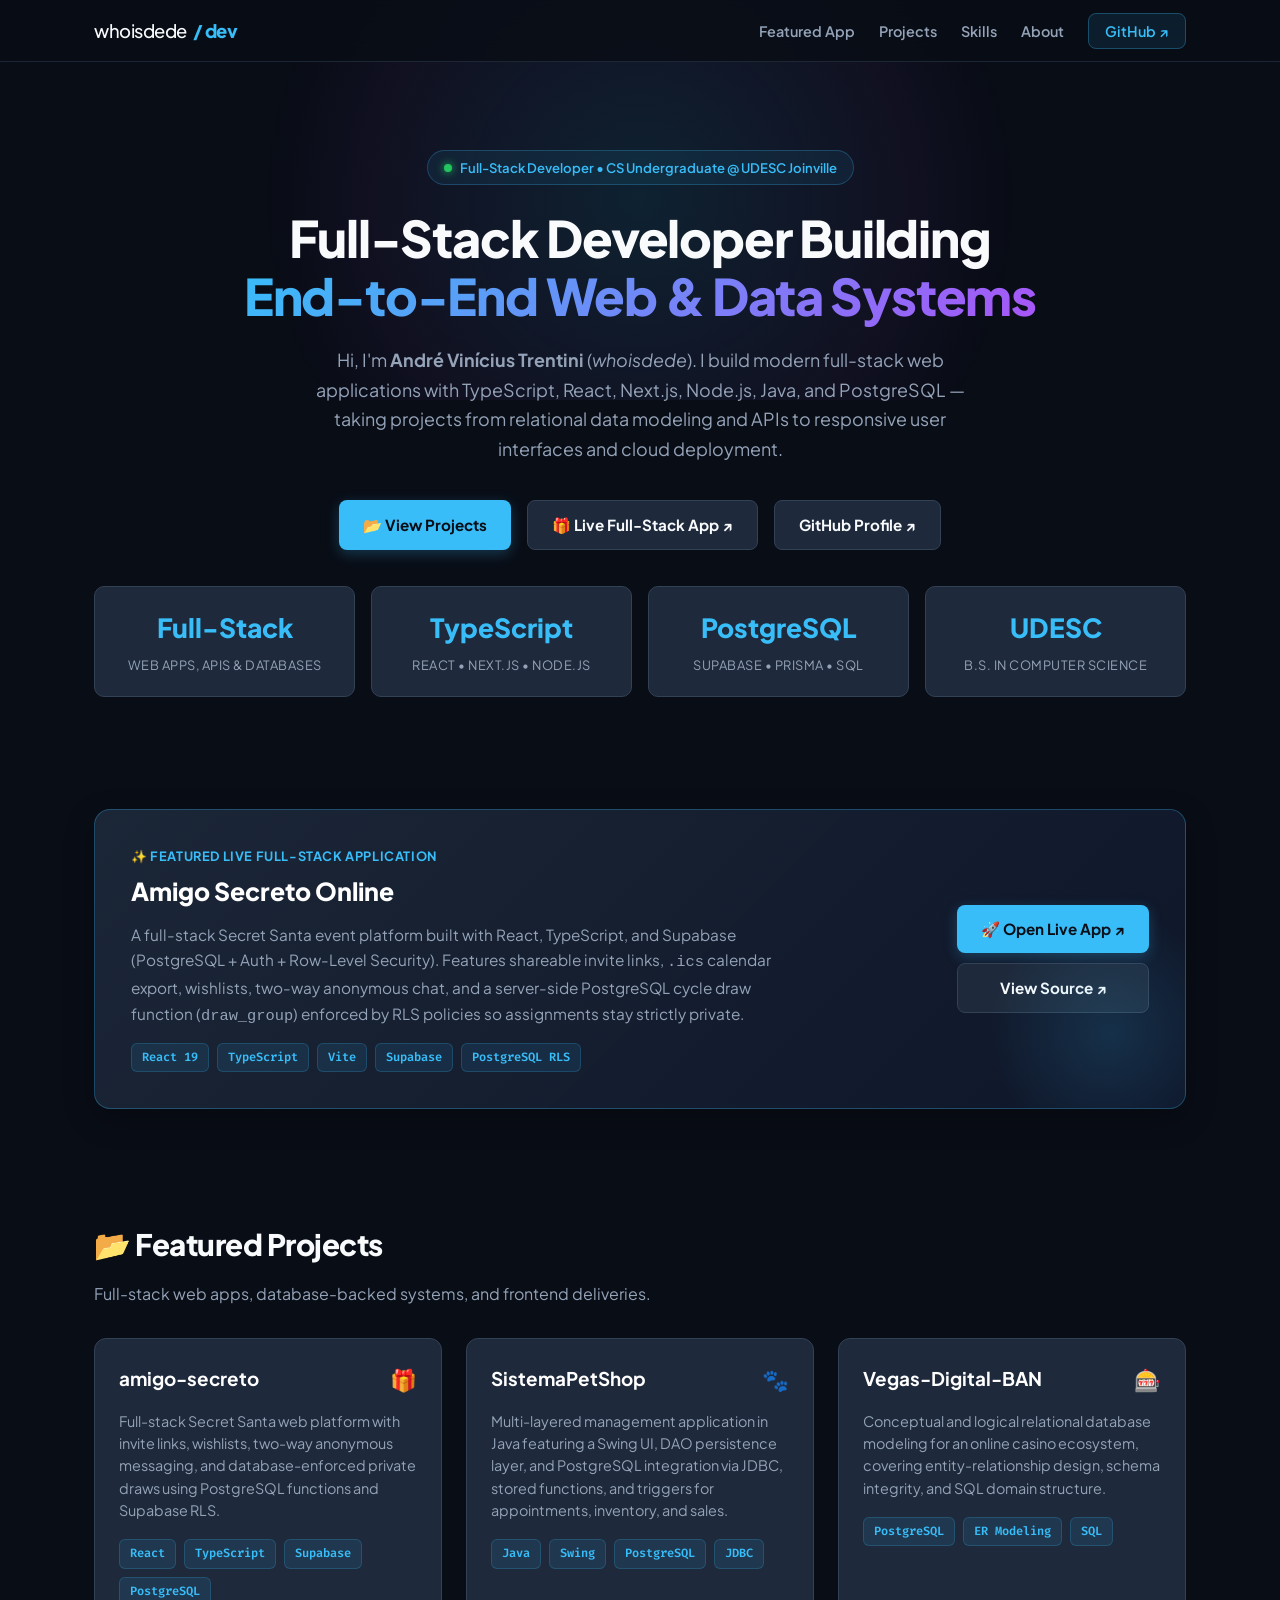
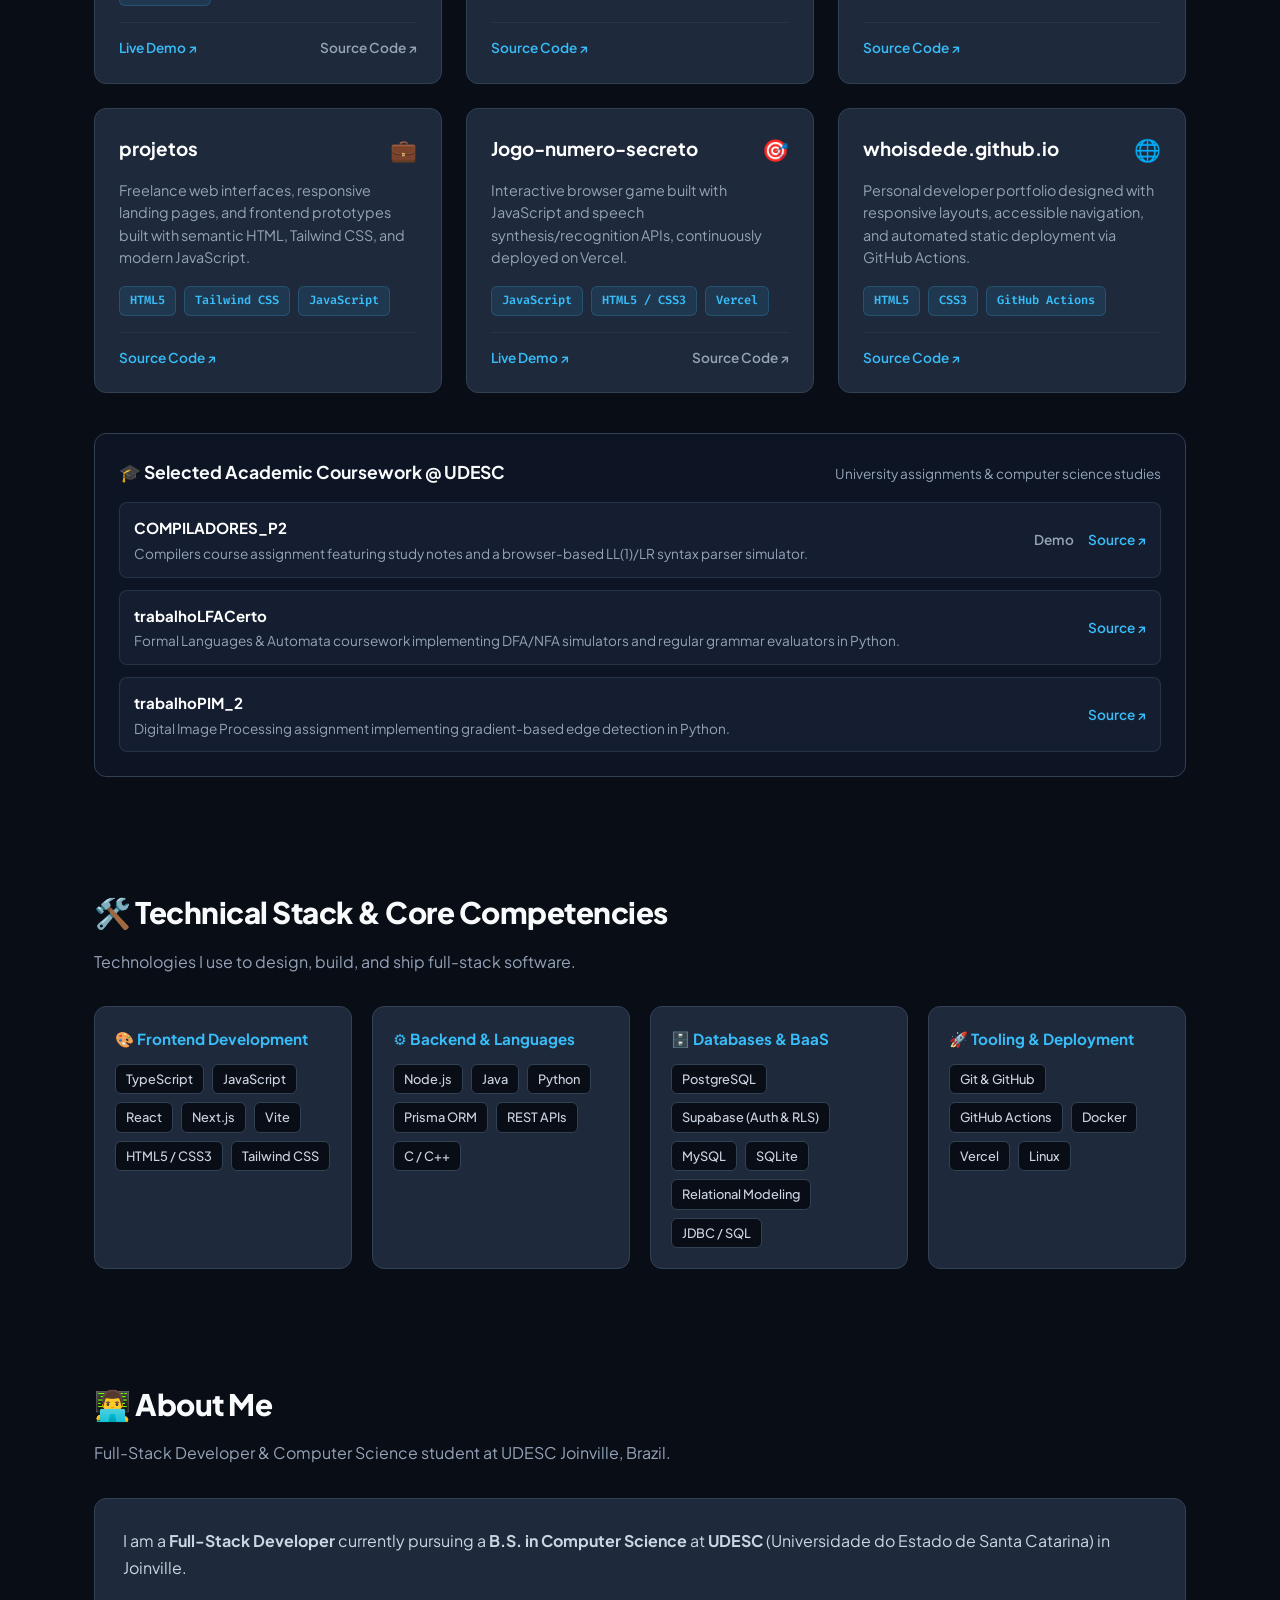
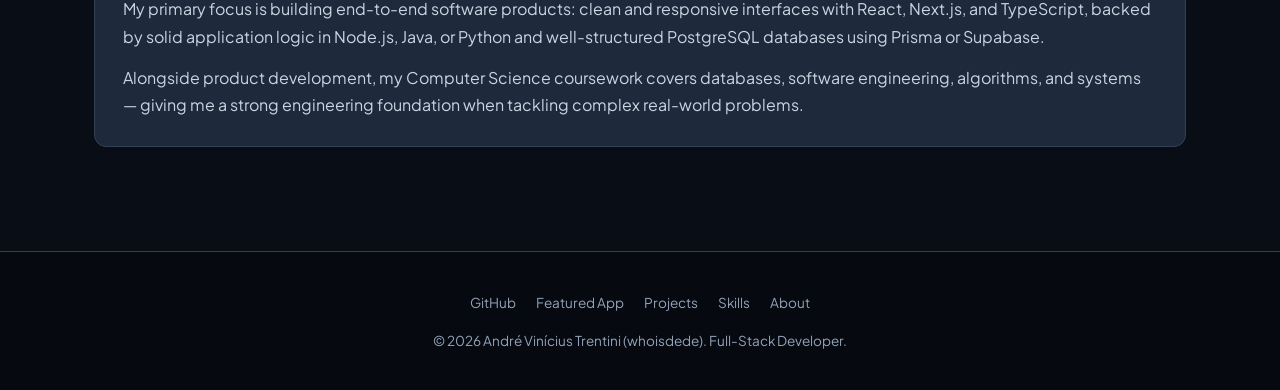
==== commit 241bf169: "feat: Refocus portfolio on Full-Stack Developer and live projects" ====
--- a/index.html
+++ b/index.html
@@ -3,11 +3,11 @@
 <head>
   <meta charset="UTF-8" />
   <meta name="viewport" content="width=device-width, initial-scale=1.0" />
-  <title>André Vinícius Trentini | Computer Science & Software Developer</title>
-  <meta name="description" content="Personal portfolio of André Vinícius Trentini (whoisdede). Computer Science student at UDESC specializing in Compilers, Database Systems, and Software Engineering." />
-  <link rel="preconnect" href="https://fonts.googleapis.com">
-  <link rel="preconnect" href="https://fonts.gstatic.com" crossorigin>
-  <link href="https://fonts.googleapis.com/css2?family=Fira+Code:wght@400;600&family=Plus+Jakarta+Sans:wght@400;500;600;700;800&display=swap" rel="stylesheet">
+  <title>André Vinícius Trentini | Full-Stack Developer</title>
+  <meta name="description" content="Personal portfolio of André Vinícius Trentini (whoisdede). Full-Stack Developer and Computer Science undergraduate at UDESC building end-to-end web applications, APIs, and relational database systems." />
+  <link rel="preconnect" href="https://fonts.googleapis.com" />
+  <link rel="preconnect" href="https://fonts.gstatic.com" crossorigin />
+  <link href="https://fonts.googleapis.com/css2?family=Fira+Code:wght@400;600&family=Plus+Jakarta+Sans:wght@400;500;600;700;800&display=swap" rel="stylesheet" />
   <style>
     :root {
       --bg: #090d16;
@@ -21,7 +21,6 @@
       --primary-glow: rgba(56, 189, 248, 0.25);
       --accent: #a855f7;
       --success: #22c55e;
-      --warning: #f59e0b;
       --font-main: 'Plus Jakarta Sans', system-ui, -apple-system, sans-serif;
       --font-mono: 'Fira Code', monospace;
     }
@@ -34,6 +33,11 @@
       font-family: var(--font-main);
       line-height: 1.6;
       overflow-x: hidden;
+    }
+
+    :focus-visible {
+      outline: 2px solid var(--primary);
+      outline-offset: 3px;
     }
 
     /* Ambient background gradient glow */
@@ -65,6 +69,7 @@
       display: flex;
       justify-content: space-between;
       align-items: center;
+      position: relative;
     }
     .logo {
       font-size: 1.15rem;
@@ -73,7 +78,7 @@
       text-decoration: none;
       display: flex;
       align-items: center;
-      gap: 8px;
+      gap: 6px;
       letter-spacing: -0.5px;
     }
     .logo span { color: var(--text); font-weight: 500; }
@@ -96,7 +101,18 @@
     }
     .btn-nav:hover {
       background: var(--primary) !important;
-      color: #000 !important;
+      color: #090d16 !important;
+    }
+    .nav-toggle {
+      display: none;
+      background: var(--card-bg);
+      color: var(--text);
+      border: 1px solid var(--border);
+      border-radius: 8px;
+      padding: 8px 10px;
+      cursor: pointer;
+      align-items: center;
+      justify-content: center;
     }
 
     /* Layout Container */
@@ -110,7 +126,7 @@
 
     /* Hero Section */
     .hero {
-      padding: 90px 0 60px;
+      padding: 88px 0 56px;
       text-align: center;
     }
     .badge-pill {
@@ -129,7 +145,7 @@
     .badge-dot { width: 8px; height: 8px; background: var(--success); border-radius: 50%; box-shadow: 0 0 8px var(--success); }
 
     .hero h1 {
-      font-size: 3.2rem;
+      font-size: 3.15rem;
       font-weight: 800;
       letter-spacing: -1.2px;
       line-height: 1.15;
@@ -141,11 +157,11 @@
       -webkit-text-fill-color: transparent;
     }
     .hero p {
-      font-size: 1.15rem;
+      font-size: 1.12rem;
       color: var(--text-muted);
       max-width: 680px;
       margin: 0 auto 36px;
-      line-height: 1.6;
+      line-height: 1.65;
     }
     .hero-actions {
       display: flex;
@@ -187,7 +203,7 @@
     }
 
     /* Section Styling */
-    section { padding: 60px 0; }
+    section { padding: 56px 0; }
     .section-title {
       font-size: 1.85rem;
       font-weight: 800;
@@ -200,16 +216,15 @@
     .section-subtitle {
       font-size: 1rem;
       color: var(--text-muted);
-      margin-bottom: 36px;
-    }
-
-    /* Interactive Showcase Banner */
-    .lab-banner {
+      margin-bottom: 32px;
+    }
+
+    /* Featured App Banner */
+    .featured-banner {
       background: linear-gradient(135deg, rgba(30, 41, 59, 0.9) 0%, rgba(15, 23, 42, 0.95) 100%);
       border: 1px solid rgba(56, 189, 248, 0.3);
       border-radius: 16px;
       padding: 36px;
-      margin-bottom: 60px;
       display: flex;
       justify-content: space-between;
       align-items: center;
@@ -218,7 +233,7 @@
       position: relative;
       overflow: hidden;
     }
-    .lab-banner::before {
+    .featured-banner::before {
       content: "";
       position: absolute;
       right: -50px;
@@ -228,8 +243,22 @@
       background: radial-gradient(circle, rgba(56, 189, 248, 0.15), transparent 70%);
       pointer-events: none;
     }
-    .lab-content h3 { font-size: 1.5rem; color: #fff; margin-bottom: 8px; font-weight: 800; }
-    .lab-content p { color: var(--text-muted); font-size: 0.95rem; max-width: 620px; line-height: 1.6; }
+    .featured-eyebrow {
+      font-size: 0.8rem;
+      font-weight: 700;
+      color: var(--primary);
+      text-transform: uppercase;
+      letter-spacing: 0.6px;
+      margin-bottom: 6px;
+    }
+    .featured-content h2 { font-size: 1.55rem; color: #fff; margin-bottom: 10px; font-weight: 800; }
+    .featured-content p { color: var(--text-muted); font-size: 0.96rem; max-width: 640px; line-height: 1.65; }
+    .featured-actions {
+      display: flex;
+      flex-direction: column;
+      gap: 10px;
+      flex-shrink: 0;
+    }
     .lab-tags { display: flex; gap: 8px; margin-top: 14px; flex-wrap: wrap; }
     .tag {
       padding: 4px 10px;
@@ -245,7 +274,7 @@
     /* Projects Grid */
     .projects-grid {
       display: grid;
-      grid-template-columns: repeat(auto-fill, minmax(330px, 1fr));
+      grid-template-columns: repeat(auto-fill, minmax(320px, 1fr));
       gap: 24px;
     }
     .project-card {
@@ -256,9 +285,7 @@
       display: flex;
       flex-direction: column;
       justify-content: space-between;
-      transition: all 0.25s ease;
-      text-decoration: none;
-      color: inherit;
+      transition: transform 0.25s ease, border-color 0.25s ease, box-shadow 0.25s ease;
       position: relative;
     }
     .project-card:hover {
@@ -272,35 +299,76 @@
       align-items: flex-start;
       margin-bottom: 12px;
     }
-    .project-title { font-size: 1.2rem; font-weight: 700; color: #fff; }
-    .project-icon { font-size: 1.4rem; }
+    .project-title { font-size: 1.18rem; font-weight: 700; color: #fff; }
+    .project-icon { font-size: 1.35rem; }
     .project-desc {
       color: var(--text-muted);
       font-size: 0.9rem;
-      margin-bottom: 20px;
+      margin-bottom: 18px;
       flex-grow: 1;
-      line-height: 1.5;
-    }
+      line-height: 1.55;
+    }
+    .project-card .lab-tags { margin-top: 0; margin-bottom: 16px; }
     .project-footer {
       display: flex;
       justify-content: space-between;
       align-items: center;
+      gap: 12px;
       padding-top: 14px;
-      border-top: 1px solid rgba(51, 65, 85, 0.4);
-    }
-    .project-links-span {
+      border-top: 1px solid rgba(51, 65, 85, 0.45);
+    }
+    .project-link {
       font-size: 0.85rem;
       color: var(--primary);
       font-weight: 600;
-      display: flex;
+      text-decoration: none;
+      display: inline-flex;
       align-items: center;
       gap: 4px;
-    }
+      transition: color 0.2s;
+    }
+    .project-link:hover { color: #7dd3fc; text-decoration: underline; }
+    .project-link.muted { color: var(--text-muted); }
+    .project-link.muted:hover { color: var(--text); }
+
+    /* Coursework Subsection */
+    .coursework-box {
+      margin-top: 40px;
+      background: rgba(15, 23, 42, 0.75);
+      border: 1px solid var(--border);
+      border-radius: 12px;
+      padding: 24px;
+    }
+    .coursework-header {
+      display: flex;
+      justify-content: space-between;
+      align-items: baseline;
+      flex-wrap: wrap;
+      gap: 8px;
+      margin-bottom: 16px;
+    }
+    .coursework-header h3 { font-size: 1.1rem; font-weight: 700; color: var(--text); }
+    .coursework-header span { font-size: 0.85rem; color: var(--text-muted); }
+    .coursework-list { list-style: none; display: grid; gap: 12px; }
+    .coursework-item {
+      display: flex;
+      justify-content: space-between;
+      align-items: center;
+      gap: 16px;
+      padding: 12px 14px;
+      background: rgba(30, 41, 59, 0.55);
+      border: 1px solid rgba(51, 65, 85, 0.6);
+      border-radius: 8px;
+      flex-wrap: wrap;
+    }
+    .coursework-info strong { color: #fff; font-size: 0.94rem; }
+    .coursework-info p { color: var(--text-muted); font-size: 0.85rem; margin-top: 2px; }
+    .coursework-links { display: flex; gap: 14px; flex-shrink: 0; }
 
     /* Skills Grid */
     .skills-grid {
       display: grid;
-      grid-template-columns: repeat(auto-fill, minmax(240px, 1fr));
+      grid-template-columns: repeat(auto-fill, minmax(250px, 1fr));
       gap: 20px;
     }
     .skill-card {
@@ -332,9 +400,9 @@
     /* Stats Overview */
     .stats-container {
       display: grid;
-      grid-template-columns: repeat(auto-fit, minmax(200px, 1fr));
+      grid-template-columns: repeat(auto-fit, minmax(210px, 1fr));
       gap: 16px;
-      margin-top: 30px;
+      margin-top: 36px;
     }
     .stat-box {
       background: var(--card-bg);
@@ -343,8 +411,19 @@
       padding: 20px;
       text-align: center;
     }
-    .stat-number { font-size: 2rem; font-weight: 800; color: var(--primary); }
-    .stat-label { font-size: 0.82rem; color: var(--text-muted); text-transform: uppercase; letter-spacing: 0.5px; margin-top: 4px; }
+    .stat-number { font-size: 1.65rem; font-weight: 800; color: var(--primary); }
+    .stat-label { font-size: 0.8rem; color: var(--text-muted); text-transform: uppercase; letter-spacing: 0.5px; margin-top: 6px; }
+
+    /* About Card */
+    .about-card {
+      background: var(--card-bg);
+      border: 1px solid var(--border);
+      border-radius: 12px;
+      padding: 28px;
+      line-height: 1.7;
+      color: #cbd5e1;
+    }
+    .about-card p + p { margin-top: 14px; }
 
     /* Footer */
     footer {
@@ -354,38 +433,71 @@
       color: var(--text-muted);
       font-size: 0.85rem;
       background: #060910;
-      margin-top: 60px;
-    }
-    .footer-links { display: flex; justify-content: center; gap: 20px; margin-bottom: 16px; }
+      margin-top: 48px;
+    }
+    .footer-links { display: flex; justify-content: center; gap: 20px; margin-bottom: 16px; flex-wrap: wrap; }
     .footer-links a { color: var(--text-muted); text-decoration: none; transition: color 0.2s; }
     .footer-links a:hover { color: var(--primary); }
 
     @media (max-width: 768px) {
-      .hero h1 { font-size: 2.3rem; }
-      .lab-banner { flex-direction: column; align-items: flex-start; }
-      .nav-links { display: none; }
+      .hero h1 { font-size: 2.25rem; }
+      .featured-banner { flex-direction: column; align-items: flex-start; padding: 26px; }
+      .featured-actions { width: 100%; }
+      .nav-toggle { display: inline-flex; }
+      .nav-links {
+        display: none;
+        position: absolute;
+        top: 100%;
+        left: 0;
+        right: 0;
+        flex-direction: column;
+        align-items: stretch;
+        gap: 12px;
+        background: rgba(9, 13, 22, 0.97);
+        border-bottom: 1px solid var(--border);
+        padding: 16px 24px 20px;
+      }
+      .nav-links.open { display: flex; }
+      .nav-links a { display: block; padding: 6px 0; }
+      .btn-nav { text-align: center; }
+    }
+
+    @media (prefers-reduced-motion: reduce) {
+      html { scroll-behavior: auto; }
+      .btn, .project-card, .nav-links a { transition: none; }
+      .btn:hover, .project-card:hover { transform: none; }
     }
   </style>
 </head>
 <body>
 
-  <div class="bg-glow"></div>
+  <div class="bg-glow" aria-hidden="true"></div>
 
   <!-- HEADER -->
   <header>
-    <div class="nav-container">
+    <nav class="nav-container" aria-label="Primary">
       <a href="#" class="logo">
         <span>whoisdede</span> / dev
       </a>
-      <ul class="nav-links">
-        <li><a href="#about">About</a></li>
-        <li><a href="#lab">Compiler Lab</a></li>
+      <button
+        type="button"
+        class="nav-toggle"
+        aria-expanded="false"
+        aria-controls="primary-nav"
+        aria-label="Toggle navigation menu"
+      >
+        <svg width="20" height="20" viewBox="0 0 24 24" fill="none" stroke="currentColor" stroke-width="2" aria-hidden="true">
+          <path d="M4 6h16M4 12h16M4 18h16" stroke-linecap="round" />
+        </svg>
+      </button>
+      <ul id="primary-nav" class="nav-links">
+        <li><a href="#featured">Featured App</a></li>
         <li><a href="#projects">Projects</a></li>
         <li><a href="#skills">Skills</a></li>
-        <li><a href="compiler-lab.html" class="btn-nav">⚡ Launch Lab</a></li>
-        <li><a href="https://github.com/whoisdede" target="_blank" rel="noopener">GitHub ↗</a></li>
+        <li><a href="#about">About</a></li>
+        <li><a href="https://github.com/whoisdede" target="_blank" rel="noopener noreferrer" class="btn-nav">GitHub ↗</a></li>
       </ul>
-    </div>
+    </nav>
   </header>
 
   <!-- MAIN -->
@@ -394,64 +506,69 @@
     <!-- HERO -->
     <section class="hero">
       <div class="badge-pill">
-        <span class="badge-dot"></span>
-        <span>Computer Science Undergraduate @ UDESC Joinville</span>
+        <span class="badge-dot" aria-hidden="true"></span>
+        <span>Full-Stack Developer • CS Undergraduate @ UDESC Joinville</span>
       </div>
       <h1>
-        Building Solid Software Systems & <br />
-        <span class="gradient-text">Mastering Compiler Architectures</span>
+        Full-Stack Developer Building <br />
+        <span class="gradient-text">End-to-End Web &amp; Data Systems</span>
       </h1>
       <p>
-        Hi, I'm <strong>André Vinícius Trentini</strong> (<em>whoisdede</em>). Dedicated to computer science foundations,
-        compiler engineering, database optimization, algorithms, and full-stack software development.
+        Hi, I'm <strong>André Vinícius Trentini</strong> (<em>whoisdede</em>). I build modern full-stack
+        web applications with TypeScript, React, Next.js, Node.js, Java, and PostgreSQL — taking projects
+        from relational data modeling and APIs to responsive user interfaces and cloud deployment.
       </p>
       <div class="hero-actions">
         <a href="#projects" class="btn btn-primary">📂 View Projects</a>
-        <a href="compiler-lab.html" class="btn btn-secondary">⚡ Interactive Compiler Lab</a>
-        <a href="https://github.com/whoisdede" target="_blank" rel="noopener" class="btn btn-secondary">GitHub Profile ↗</a>
+        <a href="https://whoisdede.github.io/amigo-secreto/" target="_blank" rel="noopener noreferrer" class="btn btn-secondary">🎁 Live Full-Stack App ↗</a>
+        <a href="https://github.com/whoisdede" target="_blank" rel="noopener noreferrer" class="btn btn-secondary">GitHub Profile ↗</a>
       </div>
 
       <div class="stats-container">
+        <div class="stat-box">
+          <div class="stat-number">Full-Stack</div>
+          <div class="stat-label">Web Apps, APIs &amp; Databases</div>
+        </div>
+        <div class="stat-box">
+          <div class="stat-number">TypeScript</div>
+          <div class="stat-label">React • Next.js • Node.js</div>
+        </div>
+        <div class="stat-box">
+          <div class="stat-number">PostgreSQL</div>
+          <div class="stat-label">Supabase • Prisma • SQL</div>
+        </div>
         <div class="stat-box">
           <div class="stat-number">UDESC</div>
           <div class="stat-label">B.S. in Computer Science</div>
         </div>
-        <div class="stat-box">
-          <div class="stat-number">28+</div>
-          <div class="stat-label">GitHub Repositories</div>
-        </div>
-        <div class="stat-box">
-          <div class="stat-number">LL / LR</div>
-          <div class="stat-label">Syntax Analysis Specialization</div>
-        </div>
-        <div class="stat-box">
-          <div class="stat-number">Full-Stack</div>
-          <div class="stat-label">Java • Python • TypeScript</div>
-        </div>
       </div>
     </section>
 
-    <!-- INTERACTIVE SHOWCASE (COMPILER LAB) -->
-    <section id="lab">
-      <div class="lab-banner">
-        <div class="lab-content">
-          <div style="font-size:0.8rem; font-weight:700; color:var(--primary); text-transform:uppercase; margin-bottom:4px;">✨ Featured Engineering Tool</div>
-          <h3>Interactive Syntax Parser Lab (P2 Compilers)</h3>
+    <!-- FEATURED FULL-STACK APP -->
+    <section id="featured">
+      <div class="featured-banner">
+        <div class="featured-content">
+          <div class="featured-eyebrow">✨ Featured Live Full-Stack Application</div>
+          <h2>Amigo Secreto Online</h2>
           <p>
-            An interactive visual engine running directly in your browser. Simulates Top-Down LL(1) and Bottom-Up LR(0)/SLR(1)/LR(1)/LALR(1) 
-            automata, computes fixed-point FIRST & FOLLOW sets, factors grammars, eliminates left-recursion, and animates pushdown automata in real time.
+            A full-stack Secret Santa event platform built with React, TypeScript, and Supabase (PostgreSQL + Auth + Row-Level Security).
+            Features shareable invite links, <code>.ics</code> calendar export, wishlists, two-way anonymous chat, and a server-side PostgreSQL
+            cycle draw function (<code>draw_group</code>) enforced by RLS policies so assignments stay strictly private.
           </p>
           <div class="lab-tags">
-            <span class="tag">LL(1) Top-Down</span>
-            <span class="tag">SLR(1) / LR(1)</span>
-            <span class="tag">LALR(1) Core Merge</span>
-            <span class="tag">Shift-Reduce Simulator</span>
-            <span class="tag">Zero Dependencies</span>
-          </div>
-        </div>
-        <div>
-          <a href="compiler-lab.html" class="btn btn-primary" style="white-space:nowrap; padding:14px 28px; font-size:1.05rem;">
-            🚀 Open Simulator Live
+            <span class="tag">React 19</span>
+            <span class="tag">TypeScript</span>
+            <span class="tag">Vite</span>
+            <span class="tag">Supabase</span>
+            <span class="tag">PostgreSQL RLS</span>
+          </div>
+        </div>
+        <div class="featured-actions">
+          <a href="https://whoisdede.github.io/amigo-secreto/" target="_blank" rel="noopener noreferrer" class="btn btn-primary" style="white-space:nowrap;">
+            🚀 Open Live App ↗
+          </a>
+          <a href="https://github.com/whoisdede/amigo-secreto" target="_blank" rel="noopener noreferrer" class="btn btn-secondary" style="white-space:nowrap; justify-content:center;">
+            View Source ↗
           </a>
         </div>
       </div>
@@ -459,185 +576,233 @@
 
     <!-- PROJECTS -->
     <section id="projects">
-      <h2 class="section-title">📂 Featured Repositories & Engineering Work</h2>
-      <p class="section-subtitle">A curated selection of software systems, algorithms, and academic projects.</p>
+      <h2 class="section-title">📂 Featured Projects</h2>
+      <p class="section-subtitle">Full-stack web apps, database-backed systems, and frontend deliveries.</p>
 
       <div class="projects-grid">
 
-        <!-- Project 1: Compilers -->
-        <a href="https://github.com/whoisdede/COMPILADORES_P2" target="_blank" rel="noopener" class="project-card">
+        <!-- Project 1: Amigo Secreto -->
+        <article class="project-card">
           <div>
             <div class="project-header">
-              <span class="project-title">COMPILADORES_P2</span>
-              <span class="project-icon">⚡</span>
+              <h3 class="project-title">amigo-secreto</h3>
+              <span class="project-icon" aria-hidden="true">🎁</span>
             </div>
             <p class="project-desc">
-              Comprehensive Compilers exam guide, mathematical proofs for syntax disambiguation, 10-module study curriculum, and self-contained interactive visual pushdown parser.
+              Full-stack Secret Santa web platform with invite links, wishlists, two-way anonymous messaging, and database-enforced private draws using PostgreSQL functions and Supabase RLS.
             </p>
+            <div class="lab-tags">
+              <span class="tag">React</span>
+              <span class="tag">TypeScript</span>
+              <span class="tag">Supabase</span>
+              <span class="tag">PostgreSQL</span>
+            </div>
           </div>
           <div class="project-footer">
-            <div class="lab-tags">
-              <span class="tag">Compilers</span>
-              <span class="tag">HTML5/JS</span>
-            </div>
-            <span class="project-links-span">Source Code ↗</span>
-          </div>
-        </a>
-
-        <!-- Project 2: Vegas Digital -->
-        <a href="https://github.com/whoisdede/Vegas-Digital-BAN" target="_blank" rel="noopener" class="project-card">
+            <a href="https://whoisdede.github.io/amigo-secreto/" target="_blank" rel="noopener noreferrer" class="project-link">Live Demo ↗</a>
+            <a href="https://github.com/whoisdede/amigo-secreto" target="_blank" rel="noopener noreferrer" class="project-link muted">Source Code ↗</a>
+          </div>
+        </article>
+
+        <!-- Project 2: Sistema PetShop -->
+        <article class="project-card">
           <div>
             <div class="project-header">
-              <span class="project-title">Vegas-Digital-BAN</span>
-              <span class="project-icon">🎰</span>
+              <h3 class="project-title">SistemaPetShop</h3>
+              <span class="project-icon" aria-hidden="true">🐾</span>
             </div>
             <p class="project-desc">
-              Relational database engineering for a high-concurrency online casino architecture. Includes entity-relationship models, complex SQL transactions, and optimization indexes.
+              Multi-layered management application in Java featuring a Swing UI, DAO persistence layer, and PostgreSQL integration via JDBC, stored functions, and triggers for appointments, inventory, and sales.
             </p>
+            <div class="lab-tags">
+              <span class="tag">Java</span>
+              <span class="tag">Swing</span>
+              <span class="tag">PostgreSQL</span>
+              <span class="tag">JDBC</span>
+            </div>
           </div>
           <div class="project-footer">
-            <div class="lab-tags">
-              <span class="tag">SQL</span>
-              <span class="tag">PostgreSQL</span>
-              <span class="tag">DB Design</span>
-            </div>
-            <span class="project-links-span">Source Code ↗</span>
-          </div>
-        </a>
-
-        <!-- Project 3: Sistema PetShop -->
-        <a href="https://github.com/whoisdede/SistemaPetShop" target="_blank" rel="noopener" class="project-card">
+            <a href="https://github.com/whoisdede/SistemaPetShop" target="_blank" rel="noopener noreferrer" class="project-link">Source Code ↗</a>
+          </div>
+        </article>
+
+        <!-- Project 3: Vegas Digital -->
+        <article class="project-card">
           <div>
             <div class="project-header">
-              <span class="project-title">SistemaPetShop</span>
-              <span class="project-icon">🐾</span>
+              <h3 class="project-title">Vegas-Digital-BAN</h3>
+              <span class="project-icon" aria-hidden="true">🎰</span>
             </div>
             <p class="project-desc">
-              Object-oriented desktop application in Java implementing service appointment management, customer profiles, medical records, and inventory controls.
+              Conceptual and logical relational database modeling for an online casino ecosystem, covering entity-relationship design, schema integrity, and SQL domain structure.
             </p>
+            <div class="lab-tags">
+              <span class="tag">PostgreSQL</span>
+              <span class="tag">ER Modeling</span>
+              <span class="tag">SQL</span>
+            </div>
           </div>
           <div class="project-footer">
-            <div class="lab-tags">
-              <span class="tag">Java</span>
-              <span class="tag">OOP</span>
-              <span class="tag">Desktop</span>
-            </div>
-            <span class="project-links-span">Source Code ↗</span>
-          </div>
-        </a>
-
-        <!-- Project 4: Amigo Secreto -->
-        <a href="https://github.com/whoisdede/amigo-secreto" target="_blank" rel="noopener" class="project-card">
+            <a href="https://github.com/whoisdede/Vegas-Digital-BAN" target="_blank" rel="noopener noreferrer" class="project-link">Source Code ↗</a>
+          </div>
+        </article>
+
+        <!-- Project 4: Freelance & Frontend -->
+        <article class="project-card">
           <div>
             <div class="project-header">
-              <span class="project-title">amigo-secreto</span>
-              <span class="project-icon">🎁</span>
+              <h3 class="project-title">projetos</h3>
+              <span class="project-icon" aria-hidden="true">💼</span>
             </div>
             <p class="project-desc">
-              Modern TypeScript web app providing deterministic shuffled gift exchange matching, event tracking, and intuitive user experiences.
+              Freelance web interfaces, responsive landing pages, and frontend prototypes built with semantic HTML, Tailwind CSS, and modern JavaScript.
             </p>
+            <div class="lab-tags">
+              <span class="tag">HTML5</span>
+              <span class="tag">Tailwind CSS</span>
+              <span class="tag">JavaScript</span>
+            </div>
           </div>
           <div class="project-footer">
-            <div class="lab-tags">
-              <span class="tag">TypeScript</span>
-              <span class="tag">Web Frontend</span>
-            </div>
-            <span class="project-links-span">Source Code ↗</span>
-          </div>
-        </a>
-
-        <!-- Project 5: LFA Automata -->
-        <a href="https://github.com/whoisdede/trabalhoLFACerto" target="_blank" rel="noopener" class="project-card">
+            <a href="https://github.com/whoisdede/projetos" target="_blank" rel="noopener noreferrer" class="project-link">Source Code ↗</a>
+          </div>
+        </article>
+
+        <!-- Project 5: Jogo Numero Secreto -->
+        <article class="project-card">
           <div>
             <div class="project-header">
-              <span class="project-title">trabalhoLFACerto</span>
-              <span class="project-icon">🤖</span>
+              <h3 class="project-title">Jogo-numero-secreto</h3>
+              <span class="project-icon" aria-hidden="true">🎯</span>
             </div>
             <p class="project-desc">
-              Formal Languages & Automata implementation in Python. Features Deterministic and Non-Deterministic Finite Automata (DFA/NFA) simulators and grammar parsers.
+              Interactive browser game built with JavaScript and speech synthesis/recognition APIs, continuously deployed on Vercel.
             </p>
+            <div class="lab-tags">
+              <span class="tag">JavaScript</span>
+              <span class="tag">HTML5 / CSS3</span>
+              <span class="tag">Vercel</span>
+            </div>
           </div>
           <div class="project-footer">
-            <div class="lab-tags">
-              <span class="tag">Python</span>
-              <span class="tag">Automata</span>
-              <span class="tag">Chomsky Hierarchy</span>
-            </div>
-            <span class="project-links-span">Source Code ↗</span>
-          </div>
-        </a>
-
-        <!-- Project 6: Projects Hub -->
-        <a href="https://github.com/whoisdede/projetos" target="_blank" rel="noopener" class="project-card">
+            <a href="https://jogo-numero-secreto-alpha-wheat.vercel.app" target="_blank" rel="noopener noreferrer" class="project-link">Live Demo ↗</a>
+            <a href="https://github.com/whoisdede/Jogo-numero-secreto" target="_blank" rel="noopener noreferrer" class="project-link muted">Source Code ↗</a>
+          </div>
+        </article>
+
+        <!-- Project 6: Portfolio -->
+        <article class="project-card">
           <div>
             <div class="project-header">
-              <span class="project-title">Freelance & Client Projects</span>
-              <span class="project-icon">💼</span>
+              <h3 class="project-title">whoisdede.github.io</h3>
+              <span class="project-icon" aria-hidden="true">🌐</span>
             </div>
             <p class="project-desc">
-              Collection of client websites, landing pages, responsive prototypes, and interactive frontend solutions developed with clean HTML, CSS, and modern JavaScript.
+              Personal developer portfolio designed with responsive layouts, accessible navigation, and automated static deployment via GitHub Actions.
             </p>
+            <div class="lab-tags">
+              <span class="tag">HTML5</span>
+              <span class="tag">CSS3</span>
+              <span class="tag">GitHub Actions</span>
+            </div>
           </div>
           <div class="project-footer">
-            <div class="lab-tags">
-              <span class="tag">HTML/CSS</span>
-              <span class="tag">JavaScript</span>
-            </div>
-            <span class="project-links-span">Source Code ↗</span>
-          </div>
-        </a>
-
+            <a href="https://github.com/whoisdede/whoisdede.github.io" target="_blank" rel="noopener noreferrer" class="project-link">Source Code ↗</a>
+          </div>
+        </article>
+
+      </div>
+
+      <!-- SECONDARY ACADEMIC COURSEWORK -->
+      <div class="coursework-box">
+        <div class="coursework-header">
+          <h3>🎓 Selected Academic Coursework @ UDESC</h3>
+          <span>University assignments &amp; computer science studies</span>
+        </div>
+        <ul class="coursework-list">
+          <li class="coursework-item">
+            <div class="coursework-info">
+              <strong>COMPILADORES_P2</strong>
+              <p>Compilers course assignment featuring study notes and a browser-based LL(1)/LR syntax parser simulator.</p>
+            </div>
+            <div class="coursework-links">
+              <a href="compiler-lab.html" class="project-link muted">Demo</a>
+              <a href="https://github.com/whoisdede/COMPILADORES_P2" target="_blank" rel="noopener noreferrer" class="project-link">Source ↗</a>
+            </div>
+          </li>
+          <li class="coursework-item">
+            <div class="coursework-info">
+              <strong>trabalhoLFACerto</strong>
+              <p>Formal Languages &amp; Automata coursework implementing DFA/NFA simulators and regular grammar evaluators in Python.</p>
+            </div>
+            <div class="coursework-links">
+              <a href="https://github.com/whoisdede/trabalhoLFACerto" target="_blank" rel="noopener noreferrer" class="project-link">Source ↗</a>
+            </div>
+          </li>
+          <li class="coursework-item">
+            <div class="coursework-info">
+              <strong>trabalhoPIM_2</strong>
+              <p>Digital Image Processing assignment implementing gradient-based edge detection in Python.</p>
+            </div>
+            <div class="coursework-links">
+              <a href="https://github.com/whoisdede/trabalhoPIM_2" target="_blank" rel="noopener noreferrer" class="project-link">Source ↗</a>
+            </div>
+          </li>
+        </ul>
       </div>
     </section>
 
     <!-- SKILLS -->
     <section id="skills">
-      <h2 class="section-title">🛠️ Technical Stack & Core Competencies</h2>
-      <p class="section-subtitle">Languages, frameworks, tooling, and theoretical foundations applied daily.</p>
+      <h2 class="section-title">🛠️ Technical Stack &amp; Core Competencies</h2>
+      <p class="section-subtitle">Technologies I use to design, build, and ship full-stack software.</p>
 
       <div class="skills-grid">
         <div class="skill-card">
-          <div class="skill-title">💻 Programming Languages</div>
+          <div class="skill-title">🎨 Frontend Development</div>
           <ul class="skill-list">
+            <li class="skill-pill">TypeScript</li>
+            <li class="skill-pill">JavaScript</li>
+            <li class="skill-pill">React</li>
+            <li class="skill-pill">Next.js</li>
+            <li class="skill-pill">Vite</li>
+            <li class="skill-pill">HTML5 / CSS3</li>
+            <li class="skill-pill">Tailwind CSS</li>
+          </ul>
+        </div>
+
+        <div class="skill-card">
+          <div class="skill-title">⚙️ Backend &amp; Languages</div>
+          <ul class="skill-list">
+            <li class="skill-pill">Node.js</li>
             <li class="skill-pill">Java</li>
             <li class="skill-pill">Python</li>
+            <li class="skill-pill">Prisma ORM</li>
+            <li class="skill-pill">REST APIs</li>
             <li class="skill-pill">C / C++</li>
-            <li class="skill-pill">TypeScript</li>
-            <li class="skill-pill">JavaScript</li>
-            <li class="skill-pill">SQL</li>
           </ul>
         </div>
 
         <div class="skill-card">
-          <div class="skill-title">⚙️ Backend & Frameworks</div>
-          <ul class="skill-list">
-            <li class="skill-pill">Spring Boot</li>
-            <li class="skill-pill">Node.js</li>
-            <li class="skill-pill">Express</li>
-            <li class="skill-pill">RESTful APIs</li>
-            <li class="skill-pill">Maven / Gradle</li>
-          </ul>
-        </div>
-
-        <div class="skill-card">
-          <div class="skill-title">🗄️ Database Systems</div>
+          <div class="skill-title">🗄️ Databases &amp; BaaS</div>
           <ul class="skill-list">
             <li class="skill-pill">PostgreSQL</li>
+            <li class="skill-pill">Supabase (Auth &amp; RLS)</li>
             <li class="skill-pill">MySQL</li>
             <li class="skill-pill">SQLite</li>
-            <li class="skill-pill">Data Modeling</li>
-            <li class="skill-pill">ACID Transactions</li>
+            <li class="skill-pill">Relational Modeling</li>
+            <li class="skill-pill">JDBC / SQL</li>
           </ul>
         </div>
 
         <div class="skill-card">
-          <div class="skill-title">🧠 Computer Science Theory</div>
+          <div class="skill-title">🚀 Tooling &amp; Deployment</div>
           <ul class="skill-list">
-            <li class="skill-pill">Compilers (LL/LR)</li>
-            <li class="skill-pill">Automata (DFA/NFA)</li>
-            <li class="skill-pill">Grammars & BNF</li>
-            <li class="skill-pill">Graph Algorithms</li>
-            <li class="skill-pill">OOP Design Patterns</li>
+            <li class="skill-pill">Git &amp; GitHub</li>
+            <li class="skill-pill">GitHub Actions</li>
+            <li class="skill-pill">Docker</li>
+            <li class="skill-pill">Vercel</li>
+            <li class="skill-pill">Linux</li>
           </ul>
         </div>
       </div>
@@ -645,18 +810,20 @@
 
     <!-- ABOUT -->
     <section id="about">
-      <h2 class="section-title">🎓 Academic Background & Focus</h2>
-      <p class="section-subtitle">Studying at Santa Catarina State University (UDESC – Joinville, Brazil).</p>
-      <div style="background:var(--card-bg); border:1px solid var(--border); border-radius:12px; padding:28px; line-height:1.7; color:#cbd5e1;">
-        <p style="margin-bottom:14px;">
-          I am currently pursuing a <strong>Bachelor of Science in Computer Science</strong> at <strong>UDESC</strong> (Universidade do Estado de Santa Catarina), one of the top technological institutes in southern Brazil.
-        </p>
-        <p style="margin-bottom:14px;">
-          My coursework spans formal compiler construction, database architecture, systems programming, and high-performance algorithms. 
-          I bridge theoretical computer science principles (such as context-free grammar transformations and shift-reduce pushdown automata) with practical software engineering in Java, TypeScript, and Python.
+      <h2 class="section-title">👨‍💻 About Me</h2>
+      <p class="section-subtitle">Full-Stack Developer &amp; Computer Science student at UDESC Joinville, Brazil.</p>
+      <div class="about-card">
+        <p>
+          I am a <strong>Full-Stack Developer</strong> currently pursuing a <strong>B.S. in Computer Science</strong> at
+          <strong>UDESC</strong> (Universidade do Estado de Santa Catarina) in Joinville.
         </p>
         <p>
-          I welcome collaboration, open-source discussions, and software engineering opportunities!
+          My primary focus is building end-to-end software products: clean and responsive interfaces with React, Next.js, and TypeScript,
+          backed by solid application logic in Node.js, Java, or Python and well-structured PostgreSQL databases using Prisma or Supabase.
+        </p>
+        <p>
+          Alongside product development, my Computer Science coursework covers databases, software engineering, algorithms, and systems —
+          giving me a strong engineering foundation when tackling complex real-world problems.
         </p>
       </div>
     </section>
@@ -667,14 +834,43 @@
   <footer>
     <div class="container">
       <div class="footer-links">
-        <a href="https://github.com/whoisdede" target="_blank" rel="noopener">GitHub</a>
-        <a href="compiler-lab.html">Compiler Parser Lab</a>
-        <a href="https://github.com/whoisdede/COMPILADORES_P2" target="_blank" rel="noopener">Compiladores P2</a>
+        <a href="https://github.com/whoisdede" target="_blank" rel="noopener noreferrer">GitHub</a>
+        <a href="#featured">Featured App</a>
+        <a href="#projects">Projects</a>
+        <a href="#skills">Skills</a>
         <a href="#about">About</a>
       </div>
-      <p>&copy; 2026 André Vinícius Trentini (whoisdede). Built with pure HTML/CSS & passion for Computer Science.</p>
+      <p>&copy; 2026 André Vinícius Trentini (whoisdede). Full-Stack Developer.</p>
     </div>
   </footer>
 
+  <script>
+    const navToggle = document.querySelector('.nav-toggle');
+    const primaryNav = document.getElementById('primary-nav');
+
+    if (navToggle && primaryNav) {
+      navToggle.addEventListener('click', () => {
+        const expanded = navToggle.getAttribute('aria-expanded') === 'true';
+        navToggle.setAttribute('aria-expanded', String(!expanded));
+        primaryNav.classList.toggle('open');
+      });
+
+      primaryNav.querySelectorAll('a').forEach((link) => {
+        link.addEventListener('click', () => {
+          navToggle.setAttribute('aria-expanded', 'false');
+          primaryNav.classList.remove('open');
+        });
+      });
+
+      document.addEventListener('keydown', (event) => {
+        if (event.key === 'Escape' && primaryNav.classList.contains('open')) {
+          navToggle.setAttribute('aria-expanded', 'false');
+          primaryNav.classList.remove('open');
+          navToggle.focus();
+        }
+      });
+    }
+  </script>
+
 </body>
 </html>
